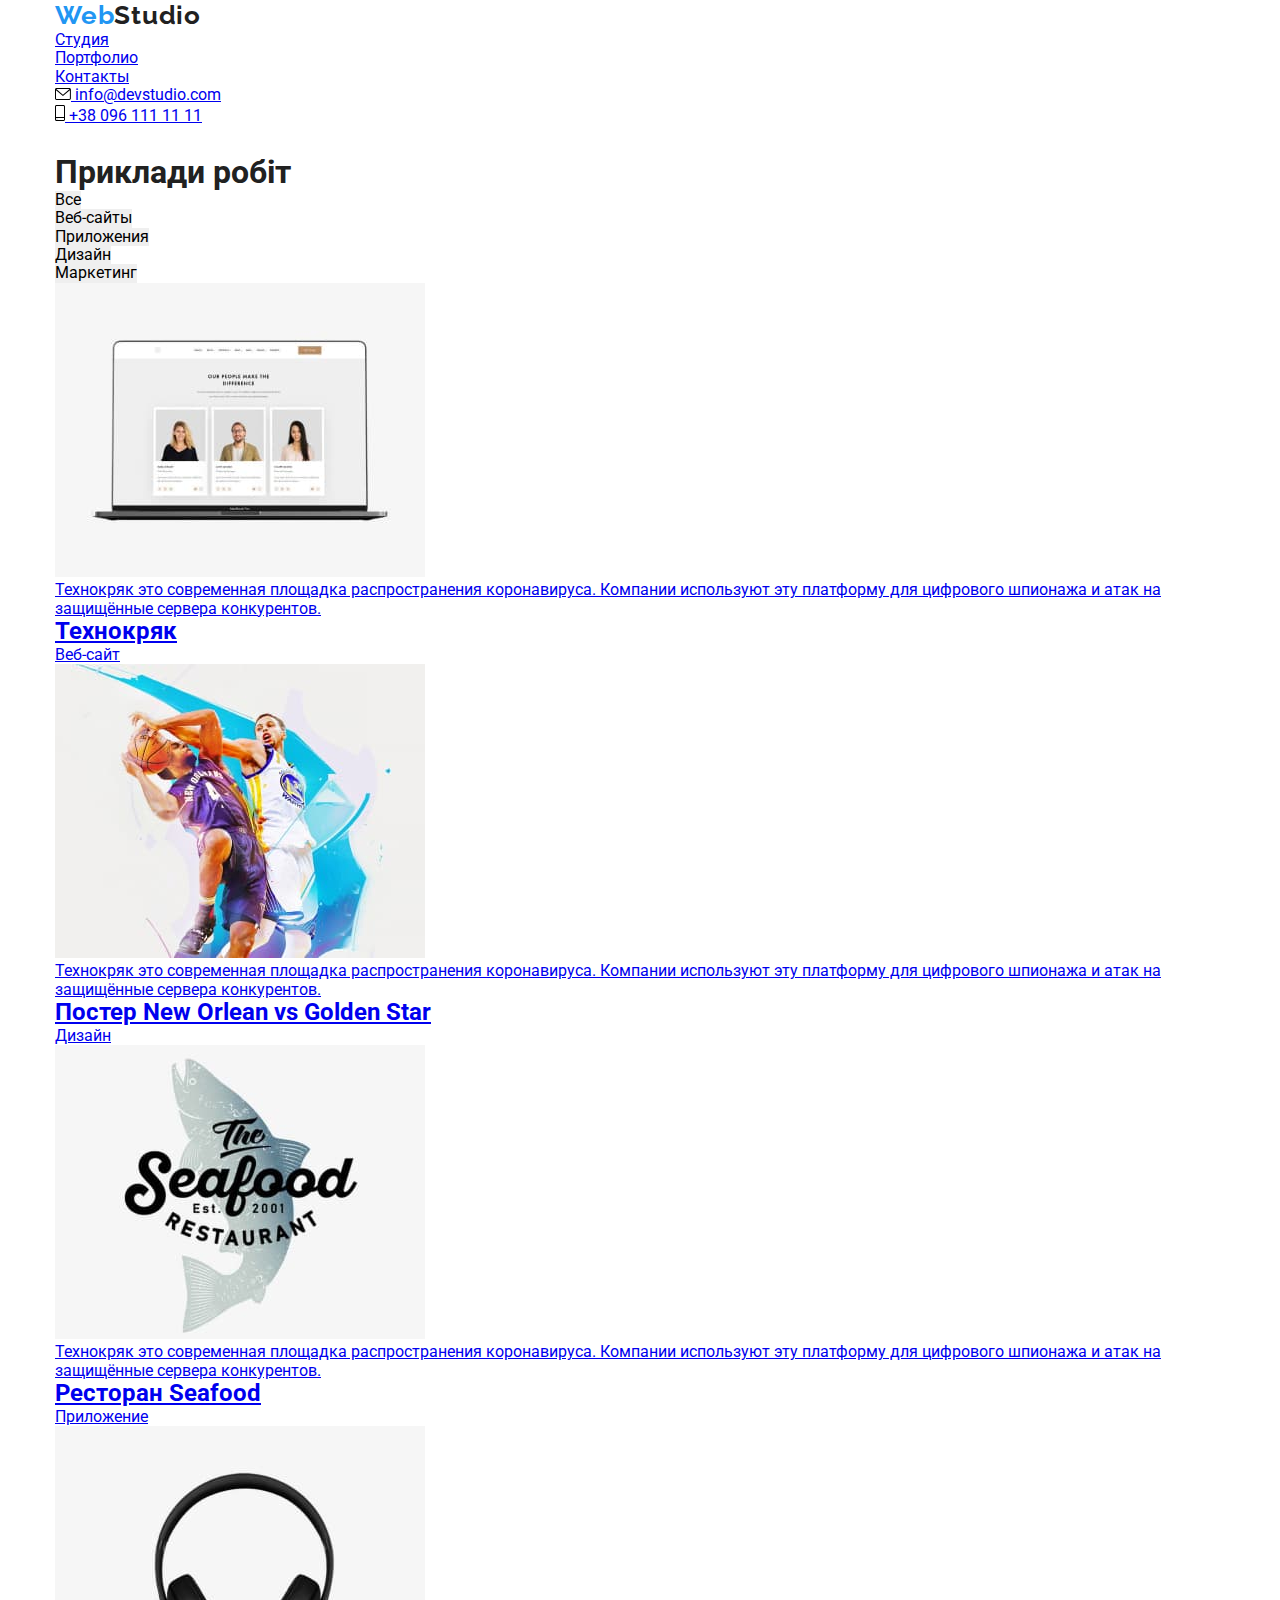
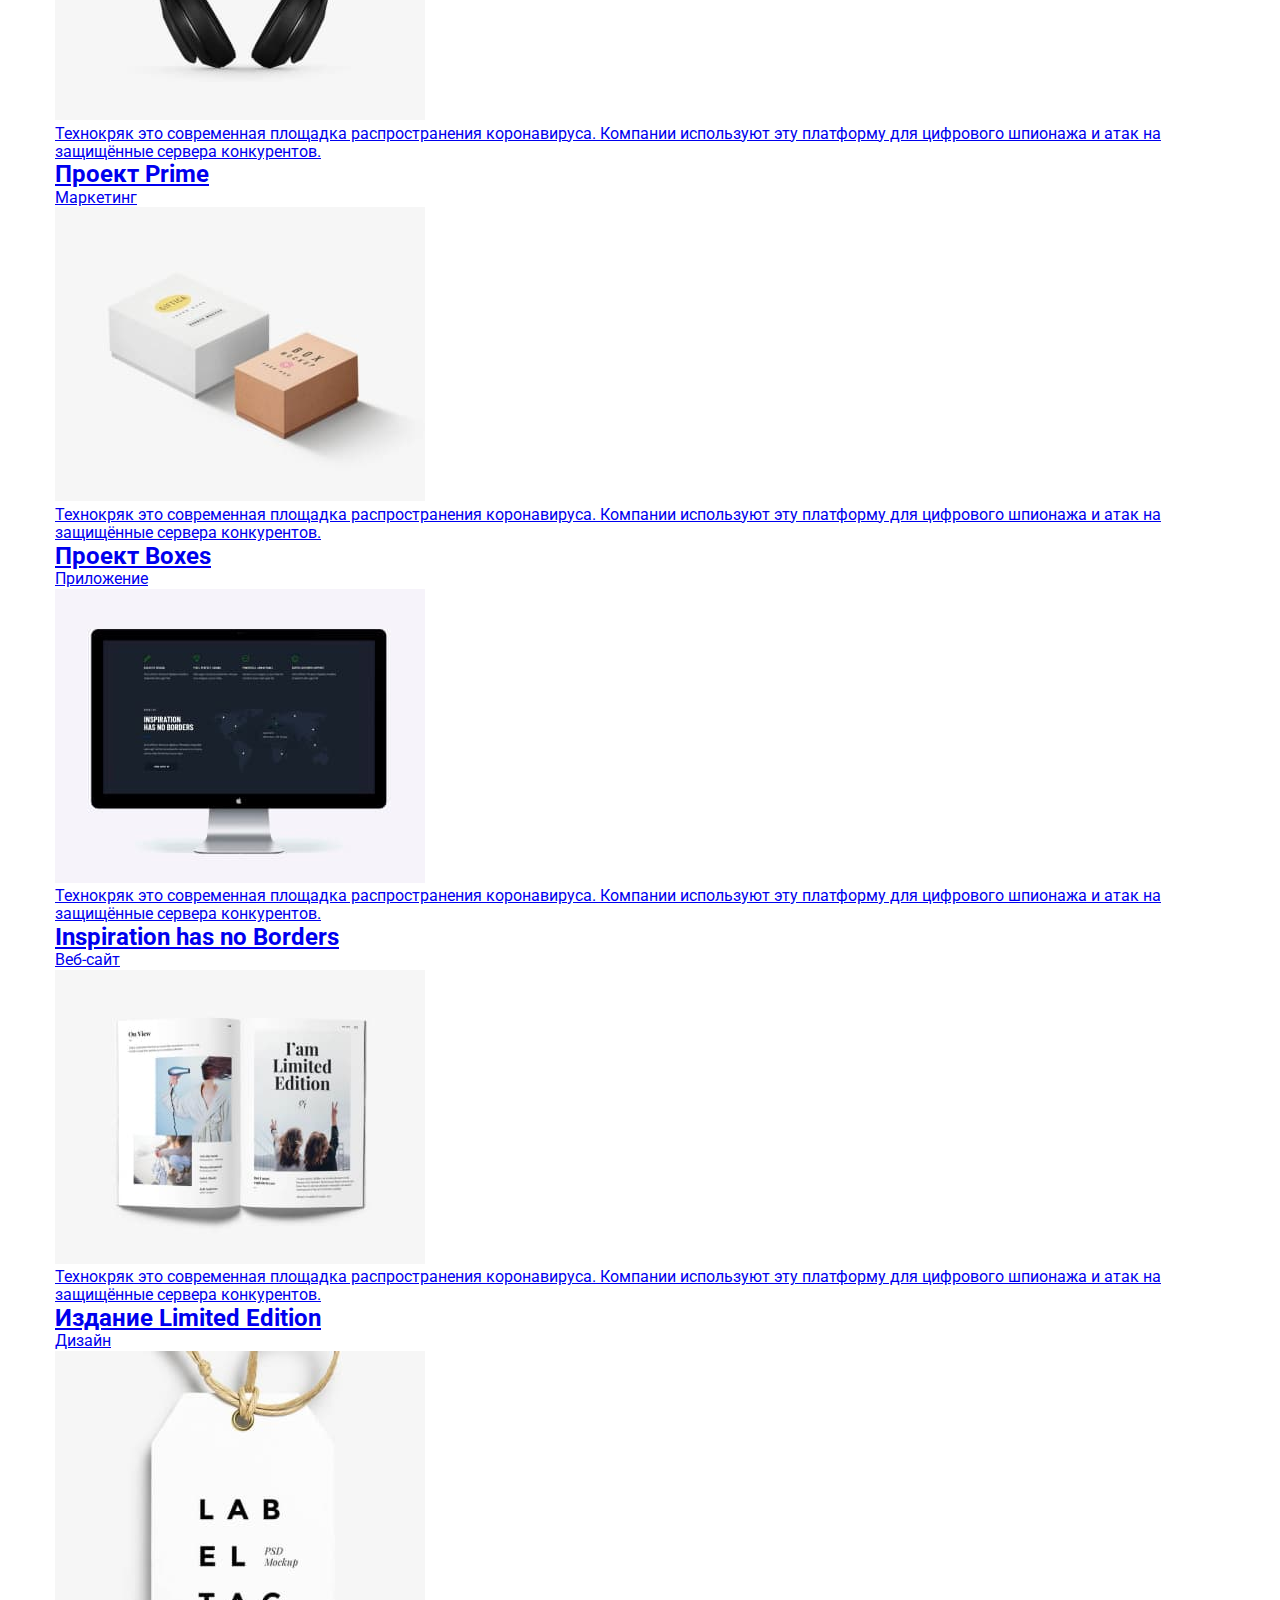
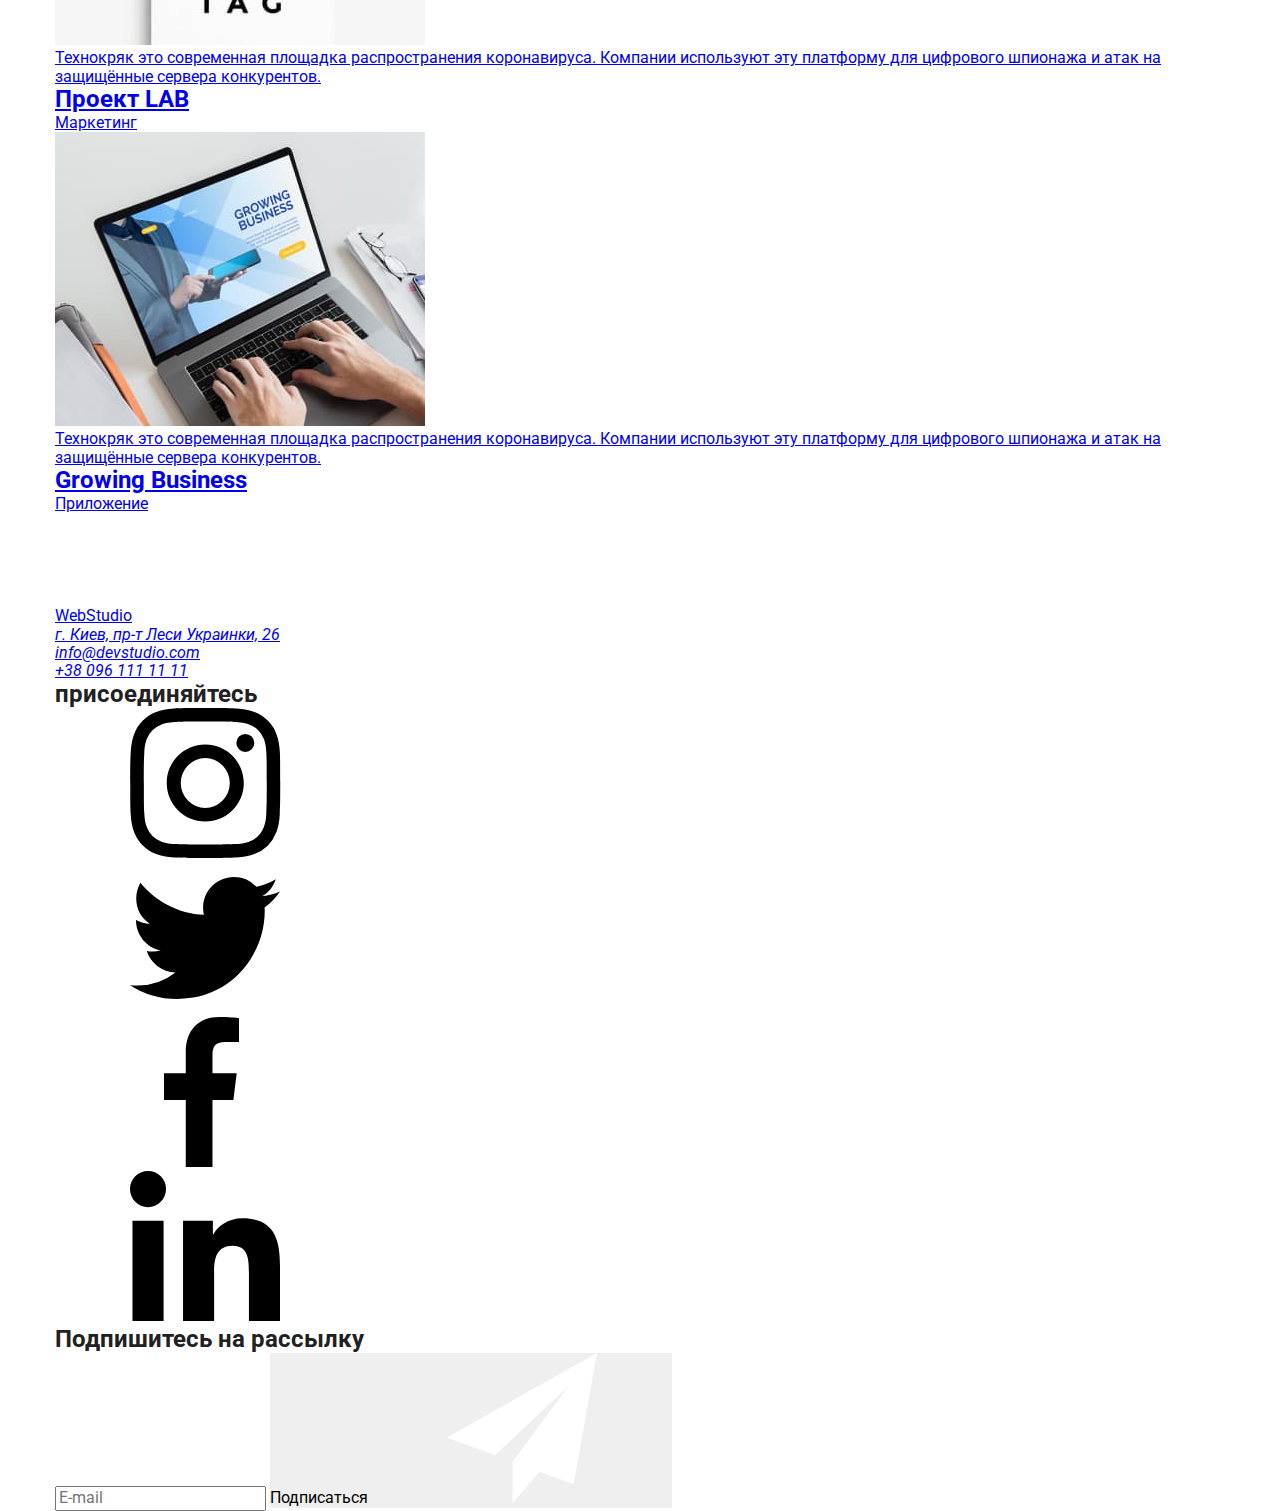
==== portfolio.html @ 89a5e1c9 "Виставив розміри конейнеру" ====
<!DOCTYPE html>
<html lang="en">
<head>
    <meta charset="UTF-8">
    <meta http-equiv="X-UA-Compatible" content="IE=edge">
    <meta name="viewport" content="width=device-width, initial-scale=1.0">
    <title>portfolio</title>
        <!-- Підключення стилів для нормалізації для всіх браузерів -->
    <link rel="stylesheet" href="https://cdnjs.cloudflare.com/ajax/libs/modern-normalize/1.1.0/modern-normalize.min.css">
        <!-- Підключення шрифтів -->
    <link rel="preconnect" href="https://fonts.googleapis.com">
    <link rel="preconnect" href="https://fonts.gstatic.com" crossorigin>
    <link href="https://fonts.googleapis.com/css2?family=Raleway:wght@700&family=Roboto:wght@400;500;700;900&display=swap"
        rel="stylesheet">
        <!-- Підключення стилів  -->
    <link rel="stylesheet" href="./css/main.min.css">
</head>
    <body>

        <header class="header">
           <div class="container">
                <div class="nav">
                
                    <a href="./index.html" class="logo"><span class="header-logo-decor">Web</span>Studio</a>
                
                    <nav class="nav">
                        <ul class="nav-list">
                            <li class="nav-list-item"><a href="./index.html" class="nav-link">Студия</a></li>
                            <li class="nav-list-item"><a href="./portfolio.html" class="nav-link nav-link-active">Портфолио</a></li>
                            <li class="nav-list-item"><a href="#" class="nav-link">Контакты</a></li>
                        </ul>
                    </nav>
                
                    <ul class="contacts">
                        <li class="item">
                            <a href="mailto:info@devstudio.com" class="contacts-contact">
                                <svg class="icon-contact" width="16px" height="12px">
                                    <use href="./images/icons.svg#icon-email"></use>
                                </svg>
                                info@devstudio.com</a>
                        </li>
                        <li class="item">
                            <a href="tel:+380961111111" class="contacts-contact">
                                <svg class="icon-contact" width="10px" height="16px">
                                    <use href="./images/icons.svg#icon-phone"></use>
                                </svg>
                                +38 096 111 11 11</a>
                        </li>
                    </ul>
                
                </div>
           </div>
        </header>

    <main>

        <section class="section">
            <div class="container">
                 <h1 class="none">Приклади робіт</h1>

                    <ul class="buttons-list">
                        <li class="button-item"><button type="button" class="buttons-button">Все</button></li>
                        <li class="button-item"><button type="button" class="buttons-button">Веб-сайты</button></li>
                        <li class="button-item"><button type="button" class="buttons-button">Приложения</button></li>
                        <li class="button-item"><button type="button" class="buttons-button">Дизайн</button></li>
                        <li class="button-item"><button type="button" class="buttons-button">Маркетинг</button></li>
                    </ul>

                    <ul class="exemples-list">

                        <li class="exemples-item">

                           <a href="#" class="exemples-link">
                                <div class="exemples-hover">
                                                                          
                                    <div class="exempeles-img">
                                        <img src="./images/portfolio/tehnocryk (1).jpg" alt="картинка ноутбука з розробленим сайтом" width="370">
                                        <div class="exemples-product">
                                            <p class="exemples-product-text">
                                                Технокряк это современная площадка распространения коронавируса. Компании используют эту платформу для цифрового
                                                шпионажа и атак на защищённые сервера конкурентов.
                                            </p>
                                        </div>
                                    </div>                                       
                                                                               
                                    <div class="exemple-text">
                                        <h2 class="exemples-title">Технокряк</h2>
                                        <p class="exempel-type">Веб-сайт</p>
                                    </div>                                                                                                  
                                    
                                </div>
                           </a>
                        </li>
            
                        <li class="exemples-item">
                            
                            <a href="#" class="exemples-link">
                               <div class="exemples-hover">

                                    <div class="exempeles-img">
                                        <img src="./images/portfolio/poster (1).jpg" alt="картинка гравців в баскетбол" width="370">
                                        <div class="exemples-product">
                                            <p class="exemples-product-text">
                                                Технокряк это современная площадка распространения коронавируса. Компании используют эту платформу для цифрового
                                                шпионажа и атак на защищённые сервера конкурентов.
                                            </p>
                                        </div>
                                    </div>
                                   
                                    <div class="exemple-text">
                                        <h2 class="exemples-title">Постер New Orlean vs Golden Star</h2>
                                        <p class="exempel-type">Дизайн</p>
                                    </div>
                               </div>
                            </a>
                            
                        </li>
            
                        <li class="exemples-item">
                           
                            <a href="#" class="exemples-link">
                               <div class="exemples-hover">
                                   <div class="exempeles-img">
                                        <img src="./images/portfolio/restaurant (1).jpg" alt="зображення логотипу ресторану" width="370">
                                        <div class="exemples-product">
                                            <p class="exemples-product-text">
                                                Технокряк это современная площадка распространения коронавируса. Компании используют эту платформу для цифрового
                                                шпионажа и атак на защищённые сервера конкурентов.
                                            </p>
                                        </div>
                                    </div>

                                    <div class="exemple-text">
                                        <h2 class="exemples-title">Ресторан Seafood</h2>
                                        <p class="exempel-type">Приложение</p>
                                    </div>
                               </div>
                            </a>

                        </li>
            
                        <li class="exemples-item">
                           
                            <a href="#" class="exemples-link">
                               <div class="exemples-hover">
                                    <div class="exempeles-img">
                                        <img src="./images/portfolio/projec-prime (1).jpg" alt="зображення навушників" width="370">
                                        <div class="exemples-product">
                                            <p class="exemples-product-text">
                                                Технокряк это современная площадка распространения коронавируса. Компании используют эту платформу для цифрового
                                                шпионажа и атак на защищённые сервера конкурентов.
                                            </p>
                                        </div>
                                    </div>

                                    <div class="exemple-text">
                                        <h2 class="exemples-title">Проект Prime</h2>
                                        <p class="exempel-type">Маркетинг</p>
                                    </div>
                               </div>
                            </a>

                        </li>
            
                        <li class="exemples-item">
                           
                            <a href="#" class="exemples-link">
                                <div class="exemples-hover">

                                    <div class="exempeles-img">
                                        <img src="./images/portfolio/boxes (1).jpg" alt="зображення картонних коробок" width="370">
                                        <div class="exemples-product">
                                            <p class="exemples-product-text">
                                                Технокряк это современная площадка распространения коронавируса. Компании используют эту платформу для цифрового
                                                шпионажа и атак на защищённые сервера конкурентов.
                                            </p>
                                        </div>
                                    </div>

                                <div class="exemple-text">
                                    <h2 class="exemples-title">Проект Boxes</h2>
                                    <p class="exempel-type">Приложение</p>
                                </div>
                            </div>
                            </a>

                        </li>
            
                        <li class="exemples-item">
                            
                            <a href="#" class="exemples-link">
                                <div class="exemples-hover">

                                    <div class="exempeles-img">
                                        <img src="./images/portfolio/borders (1).jpg" alt="зображення монітору" width="370">
                                        <div class="exemples-product">
                                            <p class="exemples-product-text">
                                                Технокряк это современная площадка распространения коронавируса. Компании используют эту платформу для цифрового
                                                шпионажа и атак на защищённые сервера конкурентов.
                                            </p>
                                        </div>
                                    </div>

                                    <div class="exemple-text">
                                        <h2 class="exemples-title">Inspiration has no Borders</h2>
                                        <p class="exempel-type">Веб-сайт</p>
                                    </div>
                                </div>
                            </a>

                        </li>
            
                        <li class="exemples-item">
                            
                            <a href="#" class="exemples-link">
                                <div class="exemples-hover">

                                    <div class="exempeles-img">
                                        <img src="./images/portfolio/limited-idition (1).jpg" alt="зображення книги" width="370">
                                        <div class="exemples-product">
                                            <p class="exemples-product-text">
                                                Технокряк это современная площадка распространения коронавируса. Компании используют эту платформу для цифрового
                                                шпионажа и атак на защищённые сервера конкурентов.
                                            </p>
                                        </div>
                                    </div>
                                    
                                    <div class="exemple-text">
                                        <h2 class="exemples-title">Издание Limited Edition</h2>
                                        <p class="exempel-type">Дизайн</p>
                                    </div>
                                </div>
                            </a>

                        </li>
            
                        <li class="exemples-item">
                            
                            <a href="#" class="exemples-link">
                               <div class="exemples-hover">

                                    <div class="exempeles-img">
                                        <img src="./images/portfolio/lab (1).jpg" alt="зображення ярлика" width="370">
                                        <div class="exemples-product">
                                            <p class="exemples-product-text">
                                                Технокряк это современная площадка распространения коронавируса. Компании используют эту платформу для цифрового
                                                шпионажа и атак на защищённые сервера конкурентов.
                                            </p>
                                        </div>
                                    </div>
                                    
                                    <div class="exemple-text">
                                        <h2 class="exemples-title">Проект LAB</h2>
                                        <p class="exempel-type">Маркетинг</p>
                                    </div>
                               </div>
                            </a>

                        </li>
            
                        <li class="exemples-item">
                            
                            <a href="#" class="exemples-link">
                               <div class="exemples-hover">

                                    <div class="exempeles-img">
                                        <img src="./images/portfolio/growing-business (1).jpg" alt="зображення ноутбука з додатком" width="370">
                                        <div class="exemples-product">
                                            <p class="exemples-product-text">
                                                Технокряк это современная площадка распространения коронавируса. Компании используют эту платформу для цифрового
                                                шпионажа и атак на защищённые сервера конкурентов.
                                            </p>
                                        </div>
                                    </div>
                                    
                                    <div class="exemple-text">
                                        <h2 class="exemples-title">Growing Business</h2>
                                        <p class="exempel-type">Приложение</p>
                                    </div>
                               </div>
                            </a>

                        </li>            
                    </ul>          
              
            </div>  

        </section>       
        
    </main>

    <footer class="footer">
    
        <div class="container footer-blok">
            <div class="address">
                <a href="./index.html" class="footer-logo"><span class="footer-logo-decor">Web</span>Studio</a>
                <address>
                    <ul class="footer-adress-list">
                        <li><a href="#" class="address-post">г. Киев, пр-т Леси Украинки, 26</a></li>
                        <li><a href="mailto:info@devstudio.com" class="address-email">info@devstudio.com</a></li>
                        <li><a href="tel:+380961111111" class="address-tel">+38 096 111 11 11</a></li>
                    </ul>
                </address>
            </div>
            
            <div class="join">
                <h2 class="join-title">присоединяйтесь</h2>
                <ul class="join-list">
                    <li class="join-item">
                        <a href="#" class="join-link">
                            <svg class="join-img">
                                <use href="./images/icons.svg#icon-instagram"></use>
                            </svg>
                        </a>
                    </li>
                    <li class="join-item">
                        <a href="#" class="join-link">
                            <svg class="join-img">
                                <use href="./images/icons.svg#icon-twitter"></use>
                            </svg>
                        </a>
                    </li>
                    <li class="join-item">
                        <a href="#" class="join-link">
                            <svg class="join-img">
                                <use href="./images/icons.svg#icon-facebook"></use>
                            </svg>
                        </a>
                    </li>
                    <li class="join-item">
                        <a href="#" class="join-link">
                            <svg class="join-img">
                                <use href="./images/icons.svg#icon-linkedin"></use>
                            </svg>
                        </a>
                    </li>
                </ul>
            </div>

            <div class="subscribe">
            
                <h2 class="subscribe-title">Подпишитесь на рассылку</h2>
                <form action="#">
                    <input type="email" name="user-email" class="subscribe-input" placeholder="E-mail">
            
                    <button href="#" class="subscribe-button">
            
                        <p class="subscribe-button-text">Подписаться
                            <svg class="subscribe-button-img">
                                <use href="images/icons.svg#icon-telegram"></use>
                            </svg>
                        </p>
            
                    </button>
                </form>
            
            
            </div>

        </div>
    
    </footer>

    </body>
</html>
---- css/main.min.css ----
ul{padding:0;margin:0px;list-style-type:none}h1,h2,h3,p,button{margin:0;padding:0;border:none}body{font-family:"Roboto";color:#212121}.container{margin-left:auto;margin-right:auto;padding:0 15px}@media screen and (min-width: 480px){.container{width:480px}}@media screen and (min-width: 768px){.container{width:768px}}@media screen and (min-width: 1200px){.container{width:1200px}}.section{padding-top:94px;padding-bottom:94px}.header{height:60px}.logo{text-decoration:none;font-family:"Raleway";font-size:26px;font-weight:700;line-height:1.19;letter-spacing:0.03em;color:#212121;-webkit-transition:color 250ms cubic-bezier(0.4, 0, 0.2, 1);transition:color 250ms cubic-bezier(0.4, 0, 0.2, 1)}.logo:hover,.logo:focus{color:#2196f3}.header-logo-decor{color:#2196f3}.nav-logo{display:-webkit-box;display:-ms-flexbox;display:flex;-webkit-box-pack:justify;-ms-flex-pack:justify;justify-content:space-between;-webkit-box-align:center;-ms-flex-align:center;align-items:center}.nav-logo-button{width:40px;height:40px;background:#fff}.nav-logo-button:hover,.nav-logo-button:focus{fill:#2196f3}@media (min-width: 767px){.nav-logo-button{display:none}}
/*# sourceMappingURL=main.min.css.map */
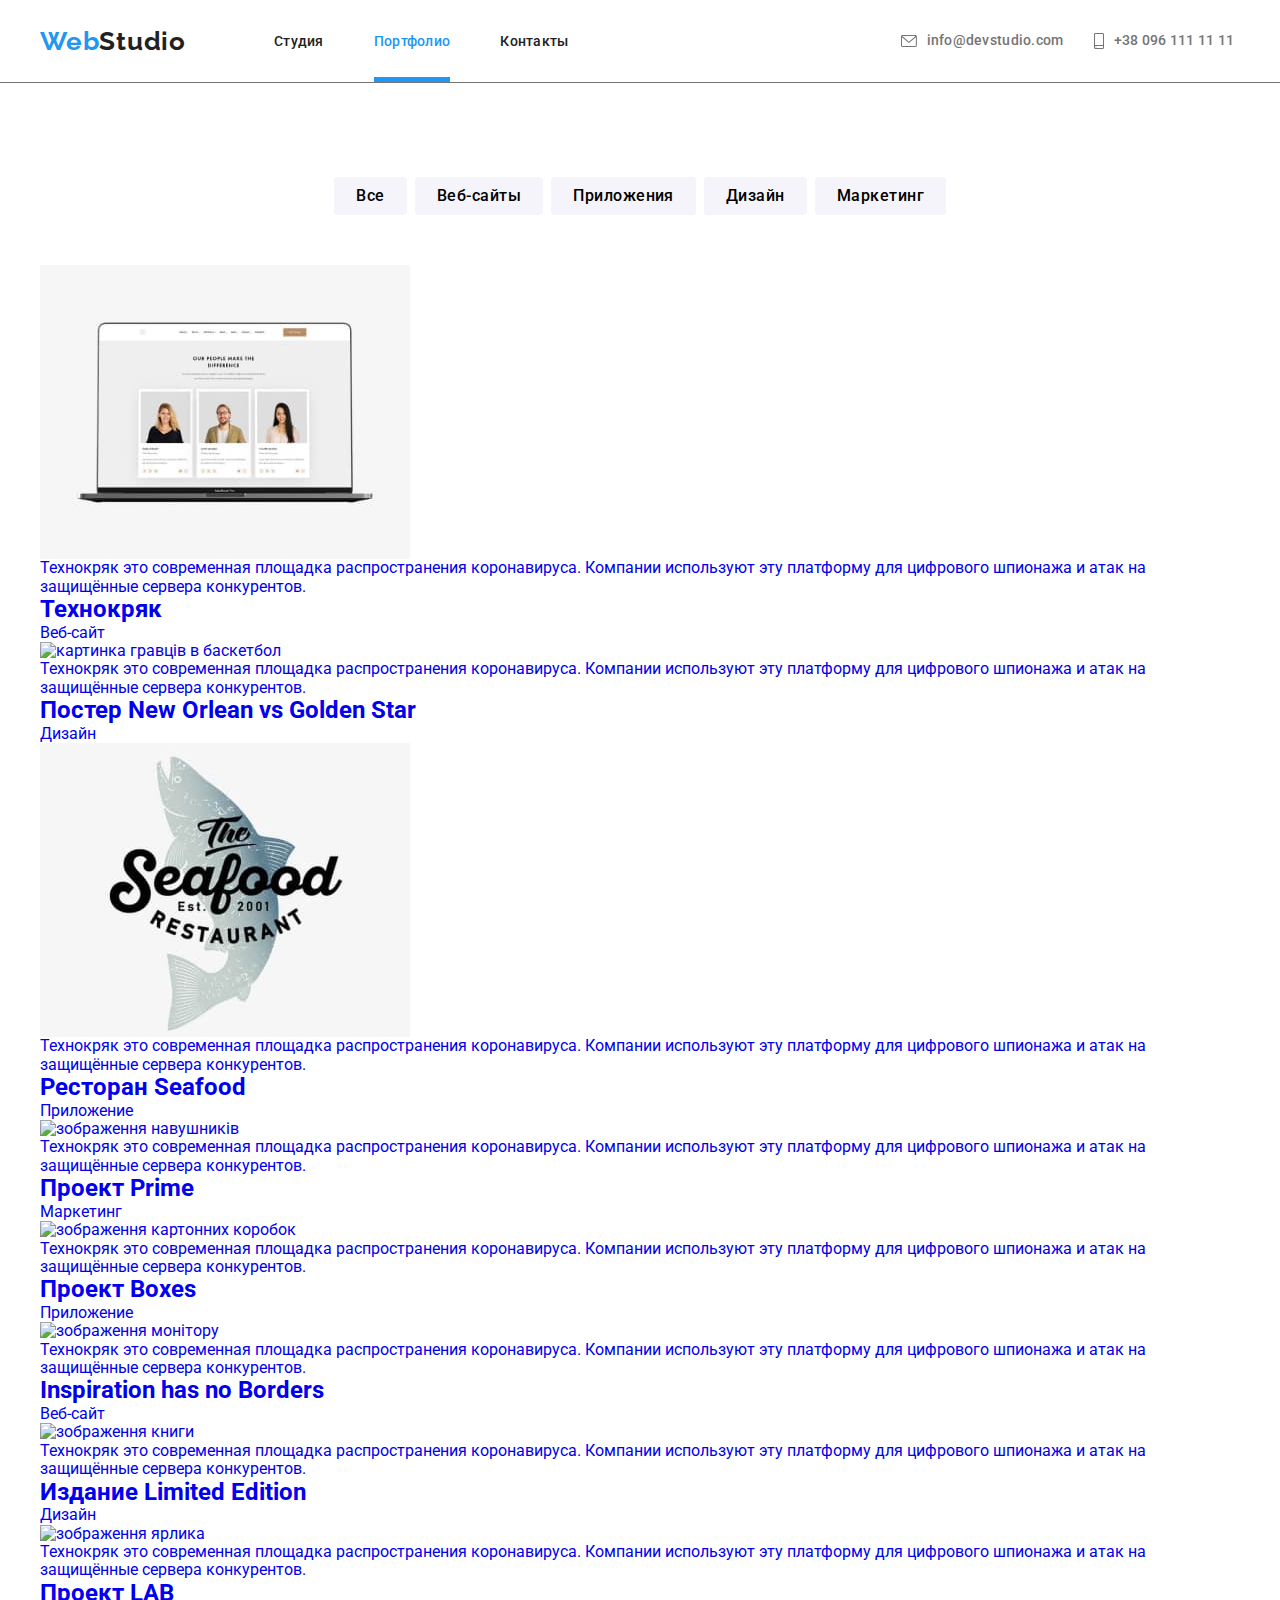
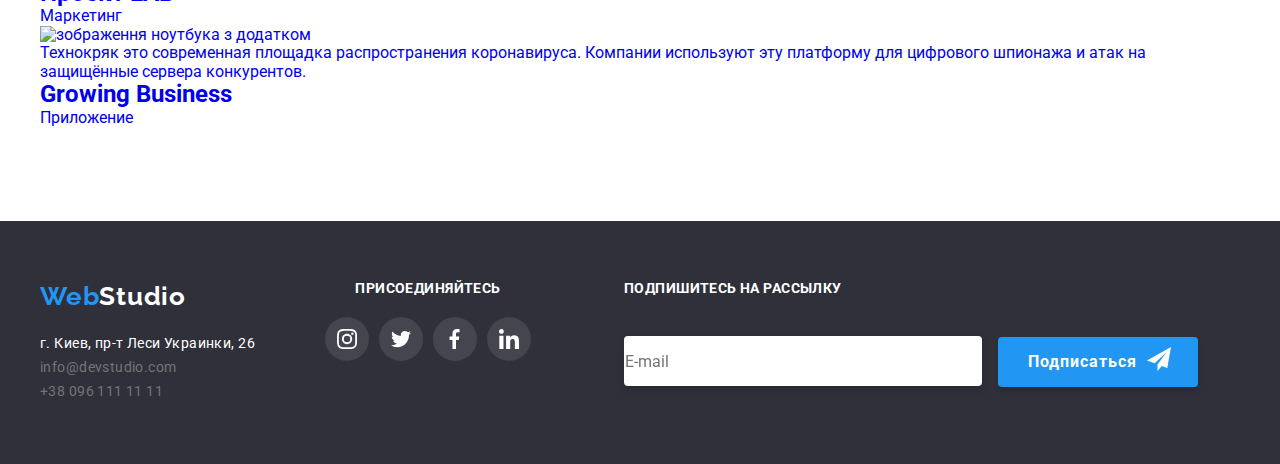
==== commit 8cf47c69: "Fix portfolio header footer and bottom" ====
--- a/portfolio.html
+++ b/portfolio.html
@@ -17,40 +17,50 @@
 </head>
     <body>
 
-        <header class="header">
-           <div class="container">
+        <header>
+            <div class="container header">
                 <div class="nav">
                 
-                    <a href="./index.html" class="logo"><span class="header-logo-decor">Web</span>Studio</a>
-                
-                    <nav class="nav">
-                        <ul class="nav-list">
-                            <li class="nav-list-item"><a href="./index.html" class="nav-link">Студия</a></li>
-                            <li class="nav-list-item"><a href="./portfolio.html" class="nav-link nav-link-active">Портфолио</a></li>
-                            <li class="nav-list-item"><a href="#" class="nav-link">Контакты</a></li>
+                    <div class="nav-logo">
+                        <a href="index.html" class="logo"><span class="header-logo-decor">Web</span>Studio</a>
+                        <button class="menu-toggle js-open-menu" aria-expanded="false" aria-controls="mobile-menu">
+                            <svg class="icon-contact" width="16px" height="12px">
+                                <use href="./images/icons.svg#icon-burger-menu"></use>
+                            </svg>
+                        </button>
+                    </div>
+                    
+                    <div class="contact-menu">                        
+                        <nav class="pages">
+                            <ul class="nav-list">
+                                <li class="nav-list-item"><a href="./index.html" class="nav-link">Студия</a></li>
+                                <li class="nav-list-item"><a href="./portfolio.html" class="nav-link nav-link-active">Портфолио</a></li>
+                                <li class="nav-list-item"><a href="#" class="nav-link">Контакты</a></li>
+                            </ul>
+                        </nav>
+                        
+                        <ul class="contacts">
+                            <li class="item">
+                                <a href="mailto:info@devstudio.com" class="contacts-contact">
+                                    <svg class="icon-contact" width="16px" height="12px">
+                                        <use href="./images/icons.svg#icon-email"></use>
+                                    </svg>
+                                    info@devstudio.com</a>
+                            </li>
+                            <li class="item">
+                                <a href="tel:+380961111111" class="contacts-contact">
+                                    <svg class="icon-contact" width="10px" height="16px">
+                                        <use href="./images/icons.svg#icon-phone"></use>
+                                    </svg>
+                                    +38 096 111 11 11</a>
+                            </li>
                         </ul>
-                    </nav>
-                
-                    <ul class="contacts">
-                        <li class="item">
-                            <a href="mailto:info@devstudio.com" class="contacts-contact">
-                                <svg class="icon-contact" width="16px" height="12px">
-                                    <use href="./images/icons.svg#icon-email"></use>
-                                </svg>
-                                info@devstudio.com</a>
-                        </li>
-                        <li class="item">
-                            <a href="tel:+380961111111" class="contacts-contact">
-                                <svg class="icon-contact" width="10px" height="16px">
-                                    <use href="./images/icons.svg#icon-phone"></use>
-                                </svg>
-                                +38 096 111 11 11</a>
-                        </li>
-                    </ul>
+                    </div>
+                    
                 
                 </div>
-           </div>
-        </header>
+        </div>
+        </header> 
 
     <main>
 
@@ -360,6 +370,57 @@
         </div>
     
     </footer>
-
+        <!-- HEADER MENU -->
+        <div class="menu-container js-menu-container" id="mobile-menu"">
+
+            <button class="menu-toggle js-close-menu">
+
+                    <svg class="menu-cross" width=18px height=18px>
+                        <use href="./images/icons.svg#icon-close"></use>
+                    </svg>
+
+            </button>
+            
+
+            <ul class="menu-pages">
+                <li class="menu__item">
+                    <a class="menu-link" href="index.html">Студия</a>
+                </li>
+                <li class="menu__item">
+                    <a class="menu-link menu-active" href="#">Портфолио</a>
+                </li>
+                <li class="menu__item">
+                    <a class="menu-link" href="#">Контакты</a>
+                </li>
+            </ul>
+
+            <ul class="menu-contacts">
+                <li class="contacts__item">
+                    <a href="tel:+380961111111" class="link__tel">
+                        +38 096 111 11 11</a>                
+                </li>
+                <li class="contacts__item">
+                    <a href="#" class="link__email">                    
+                        info@devstudio.com</a>
+                </li>
+            </ul>
+
+            <ul class="menu-social">
+                <li class="social__item">
+                    <a class="social__link" href="">Instagram</a>
+                </li>
+                <li class="social__item">
+                    <a class="social__link" href="">Twitter</a>
+                </li>
+                <li class="social__item">
+                    <a class="social__link" href="">Facebook</a>
+                </li>
+                <li class="social__item">
+                    <a class="social__link" href="">LinkedIn</a>
+                </li>
+            </ul>
+        </div>
+        <!-- Підключення js для меню контактів -->
+        <script src="./js/mobil-menu.js"></script>
     </body>
 </html>--- a/css/main.min.css
+++ b/css/main.min.css
@@ -1,2 +1 @@
-ul{padding:0;margin:0px;list-style-type:none}h1,h2,h3,p,button{margin:0;padding:0;border:none}body{font-family:"Roboto";color:#212121}.container{margin-left:auto;margin-right:auto;padding:0 15px}@media screen and (min-width: 480px){.container{width:480px}}@media screen and (min-width: 768px){.container{width:768px}}@media screen and (min-width: 1200px){.container{width:1200px}}.section{padding-top:94px;padding-bottom:94px}.header{height:60px}.logo{text-decoration:none;font-family:"Raleway";font-size:26px;font-weight:700;line-height:1.19;letter-spacing:0.03em;color:#212121;-webkit-transition:color 250ms cubic-bezier(0.4, 0, 0.2, 1);transition:color 250ms cubic-bezier(0.4, 0, 0.2, 1)}.logo:hover,.logo:focus{color:#2196f3}.header-logo-decor{color:#2196f3}.nav-logo{display:-webkit-box;display:-ms-flexbox;display:flex;-webkit-box-pack:justify;-ms-flex-pack:justify;justify-content:space-between;-webkit-box-align:center;-ms-flex-align:center;align-items:center}.nav-logo-button{width:40px;height:40px;background:#fff}.nav-logo-button:hover,.nav-logo-button:focus{fill:#2196f3}@media (min-width: 767px){.nav-logo-button{display:none}}
-/*# sourceMappingURL=main.min.css.map */+ul{padding:0;margin:0px;list-style-type:none}h1,h2,h3,p,a,button{margin:0;padding:0;border:none;text-decoration:none}body{font-family:"Roboto";color:#212121;margin-left:auto;margin-right:auto}@media screen and (max-width: 768px){body{width:480px}}section{padding-top:94px;padding-bottom:94px}@media screen and (max-width: 767px){section{padding-top:30px;padding-bottom:30px}}@media screen and (min-width: 768px)and (max-width: 1199px){section{padding-top:60px;padding-bottom:60px}}.container{margin-left:auto;margin-right:auto}@media screen and (max-width: 768px){.container{width:480px;padding-left:15px;padding-right:15px}}@media screen and (min-width: 768px)and (max-width: 1199px){.container{width:768px;padding-left:15px;padding-right:15px}}@media screen and (min-width: 1200px){.container{width:1200px}}@media screen and (min-width: 1200px){header{border-bottom:1px solid #757575}}@media screen and (max-width: 768px){header{width:480px;margin-left:auto;margin-right:auto}}@media screen and (max-width: 1199px){.header{border-bottom:1px solid #757575}}@media screen and (min-width: 768px){.nav{display:-webkit-box;display:-ms-flexbox;display:flex;-webkit-box-align:center;-ms-flex-align:center;align-items:center;margin-left:auto;margin-right:auto}}.logo{padding:25px 0;text-decoration:none;font-family:"Raleway";font-size:26px;font-weight:700;line-height:1.19;letter-spacing:.03em;color:#212121;-webkit-transition:color 250ms cubic-bezier(0.4, 0, 0.2, 1);transition:color 250ms cubic-bezier(0.4, 0, 0.2, 1)}@media screen and (max-width: 768px){.logo{padding-top:16px;padding-bottom:16px}}.logo:hover,.logo:focus{color:#2196f3}.header-logo-decor{color:#2196f3}@media screen and (max-width: 768px){.nav-logo{display:-webkit-box;display:-ms-flexbox;display:flex;-webkit-box-pack:justify;-ms-flex-pack:justify;justify-content:space-between;-webkit-box-align:center;-ms-flex-align:center;align-items:center}}.menu-toggle{width:40px;height:40px;background:#fff;margin-right:5px}.menu-toggle:hover,.menu-toggle:focus{fill:#2196f3}@media(min-width: 767px){.menu-toggle{display:none}}.contact-menu{display:-webkit-box;display:-ms-flexbox;display:flex;-webkit-box-pack:justify;-ms-flex-pack:justify;justify-content:space-between;-webkit-box-align:center;-ms-flex-align:center;align-items:center}@media screen and (max-width: 768px){.contact-menu{display:none}}@media screen and (min-width: 768px)and (max-width: 1200px){.contact-menu{width:768px}}.nav-list{display:-webkit-box;display:-ms-flexbox;display:flex;margin-left:88px}.nav-list-item+.nav-list-item{margin-left:50px}.nav-list-item{position:relative;padding:32px 0}.nav-link{padding:32px 0;text-decoration:none;font-weight:500;font-size:14px;line-height:1.14;letter-spacing:.02em;color:#212121;-webkit-transition:color 250ms cubic-bezier(0.4, 0, 0.2, 1);transition:color 250ms cubic-bezier(0.4, 0, 0.2, 1)}.nav-link:hover,.nav-link:focus{color:#2196f3}.nav-link-active{color:#2196f3}.nav-link-active::after{content:"";display:block;width:100%;height:5px;background:#2196f3;position:absolute;left:0;bottom:0}@media screen and (max-width: 1199px){.contacts{margin-left:auto}}@media screen and (min-width: 1200px){.contacts{display:-webkit-box;display:-ms-flexbox;display:flex;margin-left:302px}}.contacts>.item{display:-webkit-box;display:-ms-flexbox;display:flex;-webkit-box-align:center;-ms-flex-align:center;align-items:center;margin-left:30px}@media screen and (min-width: 768px)and (max-width: 1200px){.contacts>.item{margin-left:0px}}.contacts-contact{display:-webkit-box;display:-ms-flexbox;display:flex;-webkit-box-align:center;-ms-flex-align:center;align-items:center;padding-bottom:10px;text-decoration:none;font-weight:500;font-size:14px;line-height:1.14;color:#757575;letter-spacing:.02em;fill:#757575;-webkit-transition:color 250ms cubic-bezier(0.4, 0, 0.2, 1);transition:color 250ms cubic-bezier(0.4, 0, 0.2, 1);-webkit-transition:fill 250ms cubic-bezier(0.4, 0, 0.2, 1);transition:fill 250ms cubic-bezier(0.4, 0, 0.2, 1)}@media screen and (min-width: 1200px){.contacts-contact{padding:32px 0}}.contacts-contact:hover,.contacts-contact:focus{color:#2196f3;fill:#2196f3}.icon-contact{margin-right:10px;-webkit-box-align:baseline;-ms-flex-align:baseline;align-items:baseline}.icon-contact:hover,.icon-contact:focus{color:#2196f3;fill:#2196f3}.menu-container{position:fixed;top:0;left:0;width:100%;height:100vh;background:#fff;-webkit-transform:translateX(-100%);transform:translateX(-100%);padding-left:40px}.menu-container.is-open{-webkit-transform:translateX(0);transform:translateX(0)}.menu-cross{position:absolute;top:21px;right:25px}.menu-cross:hover,.menu-cross:focus{fill:#2196f3}.menu-pages{margin-top:48px}.menu__item:not(last-child){margin-bottom:32px}.menu-link{font-weight:500;font-size:40px;line-height:1.17;color:#212121}.menu-active{color:#2196f3}.menu-contacts{margin-top:50%;margin-bottom:36px}.link__tel{font-size:34px;line-height:1.17;letter-spacing:.02em;color:#2196f3;margin-bottom:32px}.link__tel{margin-bottom:32px}.link__email{font-weight:500;font-size:24px;line-height:1.16;letter-spacing:.02em;color:#757575}.menu-social{display:-webkit-box;display:-ms-flexbox;display:flex}.social__item{padding-right:10px}.social__item:not(:first-child){padding-left:10px;border-left:1px solid #757575}.social__link{color:#2196f3}.baner{background:#2f303a;text-align:center}@media screen and (max-width: 767px){.baner{width:480px;height:400px;margin-left:auto;margin-right:auto;background-repeat:no-repeat;background-image:-webkit-gradient(linear, left top, right top, from(rgba(47, 48, 58, 0.4)), to(rgba(47, 48, 58, 0.4))),url("../images/index/ad_baner/baner_480.png");background-image:linear-gradient(to right, rgba(47, 48, 58, 0.4), rgba(47, 48, 58, 0.4)),url("../images/index/ad_baner/baner_480.png")}}@media screen and (max-width: 767px)and (min-device-pixel-ratio: 2),screen and (max-width: 767px)and (-webkit-min-device-pixel-ratio: 2),screen and (max-width: 767px)and (min-resolution: 192dpi),screen and (max-width: 767px)and (min-resolution: 2dppx){.baner .baner{background-image:-webkit-gradient(linear, left top, right top, from(rgba(47, 48, 58, 0.4)), to(rgba(47, 48, 58, 0.4))),url("../images/index/ad_baner/baner_480_x.png");background-image:linear-gradient(to right, rgba(47, 48, 58, 0.4), rgba(47, 48, 58, 0.4)),url("../images/index/ad_baner/baner_480_x.png")}}@media screen and (min-width: 767px)and (max-width: 1199px){.baner{width:768px;height:400px;margin-left:auto;margin-right:auto;background-image:-webkit-gradient(linear, left top, right top, from(rgba(47, 48, 58, 0.4)), to(rgba(47, 48, 58, 0.4))),url("../images/index/ad_baner/baner_768.png");background-image:linear-gradient(to right, rgba(47, 48, 58, 0.4), rgba(47, 48, 58, 0.4)),url("../images/index/ad_baner/baner_768.png")}}@media screen and (min-width: 767px)and (max-width: 1199px)and (min-device-pixel-ratio: 2),screen and (min-width: 767px)and (max-width: 1199px)and (-webkit-min-device-pixel-ratio: 2),screen and (min-width: 767px)and (max-width: 1199px)and (min-resolution: 192dpi),screen and (min-width: 767px)and (max-width: 1199px)and (min-resolution: 2dppx){.baner .baner{background-image:-webkit-gradient(linear, left top, right top, from(rgba(47, 48, 58, 0.4)), to(rgba(47, 48, 58, 0.4))),url("../images/index/ad_baner/baner_768_x.png");background-image:linear-gradient(to right, rgba(47, 48, 58, 0.4), rgba(47, 48, 58, 0.4)),url("../images/index/ad_baner/baner_768_x.png")}}@media screen and (min-width: 1200px){.baner{max-width:1600px;background-image:-webkit-gradient(linear, left top, right top, from(rgba(47, 48, 58, 0.4)), to(rgba(47, 48, 58, 0.4))),url("../images/index/baner_svg.svg");background-image:linear-gradient(to right, rgba(47, 48, 58, 0.4), rgba(47, 48, 58, 0.4)),url("../images/index/baner_svg.svg");padding-top:200px;padding-bottom:200px}}.baner-container{-webkit-box-pack:center;-ms-flex-pack:center;justify-content:center}.baner-title{margin-bottom:30px;color:#fff;font-weight:900;font-size:44px;line-height:1.36;letter-spacing:.06em;text-transform:uppercase}@media screen and (max-width: 1200px){.baner-title{font-family:Roboto;font-style:normal;font-weight:900;font-size:26px;line-height:1.61;text-align:center;letter-spacing:.06em;text-transform:uppercase;color:#fff}}.baner-button{width:200px;height:50px;font-family:roboto;background:#2196f3;color:#fff;-webkit-box-shadow:0px 4px 4px rgba(0,0,0,.15);box-shadow:0px 4px 4px rgba(0,0,0,.15);border-radius:4px;cursor:pointer}.backdrop{position:fixed;top:0;left:0;width:100%;height:100%;background:rgba(0,0,0,.2)}.modal{position:absolute;width:528px;height:581px;top:50%;left:50%;padding:40px;-webkit-transform:translate(-50%, -50%);transform:translate(-50%, -50%);background:#fff}@media screen and (max-width: 1200px){.modal{width:450px;height:609px}}.close{position:absolute;top:8px;right:8px;width:30px;height:30px;padding:0;background:#fff;border:1px solid rgba(0,0,0,.1);border-radius:50%;cursor:pointer;-webkit-transition:fill 250ms cubic-bezier(0.4, 0, 0.2, 1);transition:fill 250ms cubic-bezier(0.4, 0, 0.2, 1)}.close:hover{fill:#2196f3}.backdrop.is-hidden{opacity:0;pointer-events:none}textarea{resize:none}.modal-title{margin-bottom:12px;text-align:center;font-weight:700;font-size:20px;line-height:1.15;letter-spacing:.03em}@media screen and (max-wedth: 1200px){.modal-title{font-family:Roboto;font-style:normal;font-weight:bold;font-size:20px;line-height:1.5;text-align:center;letter-spacing:.03em}}.form-items{display:-webkit-box;display:-ms-flexbox;display:flex;-webkit-box-orient:vertical;-webkit-box-direction:normal;-ms-flex-direction:column;flex-direction:column;margin-bottom:10px}.form-items>label{margin-bottom:4px}.form-items-input{padding-left:40px;height:40px;border:1px solid rgba(33,33,33,.2);border-radius:4px}.form-items-input:focus{outline:none !important;border:1px solid #2196f3;background:none;color:#212121}.form-items-input:focus+.form-icon-img{fill:#2196f3}.area-items-input{widows:100%;height:120px;padding:16px 12px;border:1px solid rgba(33,33,33,.2);border-radius:4px;color:#212121}.area-items-input:focus{outline:none !important;border:1px solid #2196f3}.form-checkbox{display:-webkit-box;display:-ms-flexbox;display:flex;-webkit-box-align:center;-ms-flex-align:center;align-items:center}.form-checkbox>input{width:16px;height:15px;margin-right:9px}.form-checkbox>label{font-size:14px;line-height:1.71;letter-spacing:.03em;color:#757575}@media screen and (max-width: 1200px){.form-checkbox>label{font-family:Roboto;font-style:normal;font-weight:normal;font-size:12px;line-height:1.16;letter-spacing:.03em;color:#757575}}.contract{margin-left:5px}@media screen and (max-width: 1200px){.contract{font-family:Roboto;font-style:normal;font-weight:normal;font-size:12px;line-height:1.16;letter-spacing:.03em;color:#2196f3}}.form-button{padding:10px 55px;margin-top:20px;background:#2196f3;-webkit-box-shadow:0px 4px 4px rgba(0,0,0,.15);box-shadow:0px 4px 4px rgba(0,0,0,.15);border-radius:4px;color:#fff;font-weight:700;font-size:16px;line-height:1.87;letter-spacing:.06em}.form-button:hover{cursor:pointer}.send-button{display:-webkit-box;display:-ms-flexbox;display:flex;-webkit-box-pack:center;-ms-flex-pack:center;justify-content:center;-webkit-box-align:center;-ms-flex-align:center;align-items:center}input{padding:0;margin:0}textarea:focus{background:none;color:#212121}.icon-form{position:relative}.form-icon-img{position:absolute;top:50%;left:15px;-webkit-transform:translatey(50%);transform:translatey(50%);display:inline-block;width:12px;height:12px}.none{position:absolute;width:1px;height:1px;margin:-1px;padding:0;overflow:hidden;border:0;clip:rect(0 0 0 0)}@media screen and (max-width: 768px){.skills-list{width:450px;margin-left:auto;margin-right:auto}}@media screen and (min-width: 768px)and (max-width: 1200px){.skills-list{display:-webkit-box;display:-ms-flexbox;display:flex;-ms-flex-wrap:wrap;flex-wrap:wrap}}@media screen and (min-width: 1200px){.skills-list{display:-webkit-box;display:-ms-flexbox;display:flex}}.skills-item{margin-bottom:30px}@media screen and (min-width: 768px)and (max-width: 1200px){.skills-item{width:50%}}@media screen and (min-width: 1200px){.skills-item+.skills-item{margin-left:30px}}.skills-title{margin-bottom:10px;font-weight:700;font-size:14px;line-height:1.14;color:#212121;letter-spacing:.03em;text-transform:uppercase}@media screen and (max-width: 768px){.skills-title{text-align:center;margin-top:30px}}.skills-text{margin-top:0px;font-weight:normal;font-size:14px;line-height:1.71;letter-spacing:.03em;color:#757575}.skills-img{display:-webkit-box;display:-ms-flexbox;display:flex;-webkit-box-align:center;-ms-flex-align:center;align-items:center;-webkit-box-pack:center;-ms-flex-pack:center;justify-content:center;width:270px;height:120px;background:#f5f4fa;justify-content:center}@media screen and (max-width: 768px){.skills-img{width:450px;margin-right:auto;margin-left:auto}}@media screen and (min-width: 768px)and (max-width: 1200px){.skills-img{width:354px}}.s-item{border-radius:4px;width:70px;height:70px}.what-we-do{padding-top:0px}@media screen and (max-width: 1200px){.what-we-do{display:none}}.what-we-do-list{display:-webkit-box;display:-ms-flexbox;display:flex}.what-we-do-img+.what-we-do-img{margin-left:30px}.what-we-do-title{text-align:center;margin-bottom:50px;font-weight:700;font-size:36px;line-height:1.16;letter-spacing:.03em}img{display:block;max-width:100%;height:auto}.what-we-do-img{position:relative}.what-we-do-poster{width:100%;height:70px;background:rgba(47,48,58,.8);position:absolute;bottom:0;left:0}.what-we-do-text{font-weight:700;font-size:14px;line-height:1.14;text-align:center;letter-spacing:.03em;text-transform:uppercase;color:#fff;padding-top:27px;padding-bottom:27px}.we{background:#f5f4fa}.we-title{font-weight:700;font-size:36px;line-height:1.16;letter-spacing:.03em;text-align:center;background:#f5f4fa;margin-bottom:50px}@media screen and (max-width: 1200px){.we-title{font-size:28px;line-height:33px;margin-bottom:30px;background:#f5f4fa}}@media screen and (min-width: 768px)and (max-width: 1199px){.we-list{display:-webkit-box;display:-ms-flexbox;display:flex;-ms-flex-wrap:wrap;flex-wrap:wrap;-ms-flex-pack:distribute;justify-content:space-around}}@media screen and (min-width: 1200px){.we-list{display:-webkit-box;display:-ms-flexbox;display:flex;gap:30px;-ms-flex-preferred-size:calc((100% - 60px)/3);flex-basis:calc((100% - 60px)/3)}}.we-list-item{border-radius:0px 0px 4px 4px;-webkit-box-shadow:0px 1px 3px rgba(0,0,0,.12),0px 1px 1px rgba(0,0,0,.14),0px 2px 1px rgba(0,0,0,.2);box-shadow:0px 1px 3px rgba(0,0,0,.12),0px 1px 1px rgba(0,0,0,.14),0px 2px 1px rgba(0,0,0,.2)}@media screen and (max-width: 767px){.we-list-item{margin-bottom:30px}}@media screen and (min-width: 768px)and (max-width: 1199px){.we-list-item{width:354px;margin-bottom:30px}}.we-block{margin-top:30px}.we-name{margin-top:0;margin-bottom:10px;text-align:center;font-weight:500;font-size:16px;line-height:1.18;letter-spacing:.03em;color:#212121}.we-proffesion{margin-top:0;margin-bottom:30px;text-align:center;font-size:16px;line-height:1.18;letter-spacing:.03em;color:#757575}.social{display:-webkit-box;display:-ms-flexbox;display:flex;-webkit-box-pack:center;-ms-flex-pack:center;justify-content:center}.social-links+.social-links{margin-left:10px}.social-item{width:20px;height:20px}.social-links{display:-webkit-inline-box;display:-ms-inline-flexbox;display:inline-flex;-webkit-box-pack:center;-ms-flex-pack:center;justify-content:center;-webkit-box-align:center;-ms-flex-align:center;align-items:center;width:44px;height:44px;border-radius:50%;fill:#afb1b8;margin-bottom:42px;-webkit-transition:background,fill 250ms cubic-bezier(0.4, 0, 0.2, 1);transition:background,fill 250ms cubic-bezier(0.4, 0, 0.2, 1)}.social-links:focus,.social-links:hover{background:#2196f3;fill:#fff}.client-logo{display:-webkit-box;display:-ms-flexbox;display:flex;-webkit-box-pack:center;-ms-flex-pack:center;justify-content:center;gap:30px;-ms-flex-wrap:wrap;flex-wrap:wrap}.client-title{font-weight:700;font-size:28px;line-height:33px;text-align:center;letter-spacing:.03em;padding-bottom:30px;padding-top:60px;color:#212121}.client-link{display:-webkit-inline-box;display:-ms-inline-flexbox;display:inline-flex;-webkit-box-align:center;-ms-flex-align:center;align-items:center;-webkit-box-pack:center;-ms-flex-pack:center;justify-content:center;width:210px;height:92px;border:1px solid #afb1b8;-webkit-box-sizing:border-box;box-sizing:border-box;border-radius:4px;fill:#afb1b8;-webkit-transition:border,fill 250ms cubic-bezier(0.4, 0, 0.2, 1);transition:border,fill 250ms cubic-bezier(0.4, 0, 0.2, 1)}@media screen and (min-width: 1200px){.client-link{width:170px}}.client-link:hover,.client-link:focus{fill:#2196f3;border:1px solid #2196f3;cursor:pointer}.client-1{width:41px;height:47px}.client-2{width:40px;height:52px}.client-3{width:44px;height:41px}.client-4{width:84px;height:41px}.client-5{width:63px;height:45px}.client-6{width:94px;height:44px}footer{background:#2f303a}.footer-blok{padding-top:60px;padding-bottom:60px}@media screen and (min-width: 1200px){.footer-blok{display:-webkit-box;display:-ms-flexbox;display:flex}}@media screen and (min-width: 768px){.footer-for-tablet{display:-webkit-box;display:-ms-flexbox;display:flex;-ms-flex-pack:distribute;justify-content:space-around}}@media screen and (max-width: 1199px){.address{text-align:center}}address{margin-top:20px}.footer-logo{text-decoration:none;color:#fff;font-family:Raleway;font-weight:700;font-size:26px;line-height:1.19;letter-spacing:.03em;-webkit-transition:color 250ms cubic-bezier(0.4, 0, 0.2, 1);transition:color 250ms cubic-bezier(0.4, 0, 0.2, 1)}.footer-logo:hover,.footer-logo:focus{color:#2196f3}.footer-logo-decor{color:#2196f3}.address-post{font-style:normal;text-decoration:none;font-size:14px;line-height:1.71;letter-spacing:.03em;color:#fff;-webkit-transition:color 250ms cubic-bezier(0.4, 0, 0.2, 1);transition:color 250ms cubic-bezier(0.4, 0, 0.2, 1)}.address-email,.address-tel{font-style:normal;text-decoration:none;font-weight:normal;font-size:14px;line-height:1.71;letter-spacing:.03em;color:#757575;-webkit-transition:color 250ms cubic-bezier(0.4, 0, 0.2, 1);transition:color 250ms cubic-bezier(0.4, 0, 0.2, 1)}.address-email:hover,.address-email:focus,.address-tel:hover,.address-tel:focus,.address-post:hover,.address-post:focus{color:#2196f3}@media screen and (max-width: 767px){.join{margin-top:60px}}@media screen and (min-width: 768px)and (max-width: 1199px){.join{margin-top:0px}}@media screen and (min-width: 1200px){.join{text-align:center;margin-left:70px}}.join-title{font-weight:700;font-size:14px;line-height:1.14;letter-spacing:.03em;text-transform:uppercase;color:#fff;margin-bottom:20px}@media screen and (max-width: 1199px){.join-title{text-align:center}}.join-list{display:-webkit-box;display:-ms-flexbox;display:flex;-webkit-box-pack:center;-ms-flex-pack:center;justify-content:center}.join-item+.join-item{margin-left:10px}.join-item{width:44px;height:44px;border-radius:50%}.join-link{display:-webkit-inline-box;display:-ms-inline-flexbox;display:inline-flex;-webkit-box-pack:center;-ms-flex-pack:center;justify-content:center;-webkit-box-align:center;-ms-flex-align:center;align-items:center;width:100%;height:100%;border-radius:50%;background:rgba(255,255,255,.1);-webkit-transition:background 250ms cubic-bezier(0.4, 0, 0.2, 1);transition:background 250ms cubic-bezier(0.4, 0, 0.2, 1)}.join-link:hover,.join-link:focus{background:#2196f3;cursor:pointer}.join-img{width:20px;height:20px;fill:#fff}@media screen and (max-width: 1199px){.subscribe{text-align:center;margin-top:60px}}@media screen and (min-width: 1200px){.subscribe{margin-left:93px}}.subscribe-title{font-weight:700;font-size:14px;line-height:1.14;letter-spacing:.03em;text-transform:uppercase;color:#fff;margin-bottom:20px}.subscribe-input{width:358px;height:50px;border:1px solid rgba(255,255,255,.3);-webkit-filter:drop-shadow(0px 4px 4px rgba(0, 0, 0, 0.15));filter:drop-shadow(0px 4px 4px rgba(0, 0, 0, 0.15));border-radius:4px}.subscribe-button{margin-top:20px;width:200px;height:50px;padding-left:30px;margin-left:12px;-webkit-box-shadow:0px 4px 4px rgba(0,0,0,.15);box-shadow:0px 4px 4px rgba(0,0,0,.15);border-radius:4px;background:#2196f3;cursor:pointer}.subscribe-button-text{font-weight:700;font-size:16px;line-height:1.87;letter-spacing:.06em;text-align:left;color:#fff}.subscribe-button-img{position:absolute;width:24px;height:24px;margin-left:10px}.buttons-button{border:0;background:#f5f4fa;border-radius:4px;cursor:pointer;font-weight:500;font-size:16px;line-height:1.62;letter-spacing:.03em;min-width:73px;padding:6px 22px;-webkit-transition:color,background 250ms cubic-bezier(0.4, 0, 0.2, 1);transition:color,background 250ms cubic-bezier(0.4, 0, 0.2, 1)}.buttons-button:hover,.buttons-button:focus{background:#2196f3;color:#fff;-webkit-box-shadow:0px 3px 1px rgba(0,0,0,.1),0px 1px 2px rgba(0,0,0,.08),0px 2px 2px rgba(0,0,0,.12);box-shadow:0px 3px 1px rgba(0,0,0,.1),0px 1px 2px rgba(0,0,0,.08),0px 2px 2px rgba(0,0,0,.12)}.buttons-list{display:-webkit-box;display:-ms-flexbox;display:flex}@media screen and (max-width: 767px){.buttons-list{margin-top:30px;-ms-flex-wrap:wrap;flex-wrap:wrap;row-gap:15px}.buttons-list :not(first-child){margin-right:8px}}@media screen and (min-width: 768px)and (max-width: 1199px){.buttons-list{-webkit-box-pack:center;-ms-flex-pack:center;justify-content:center;-webkit-column-gap:15px;-moz-column-gap:15px;column-gap:15px}}@media screen and (min-width: 1200px){.buttons-list{-webkit-box-pack:center;-ms-flex-pack:center;justify-content:center;margin-bottom:50px}.buttons-list .button-item+.button-item{margin-left:8px}}/*# sourceMappingURL=main.min.css.map */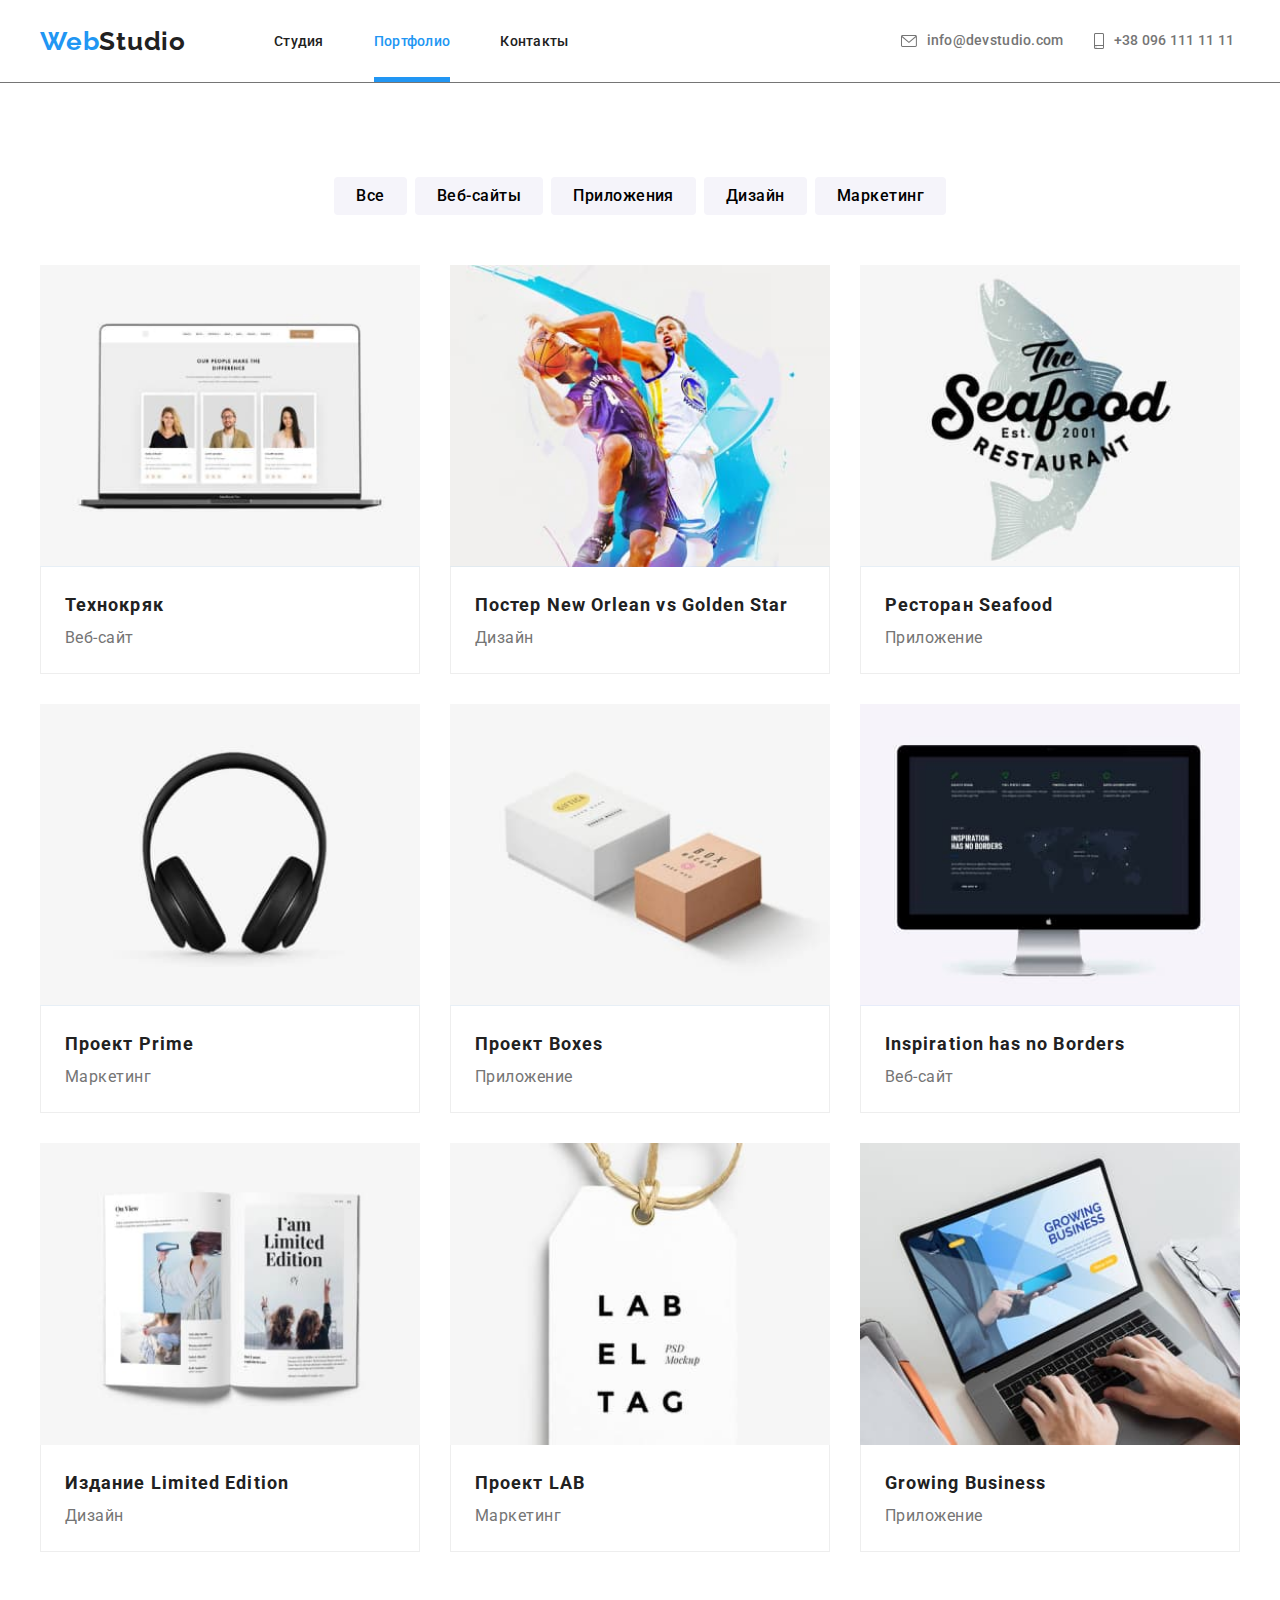
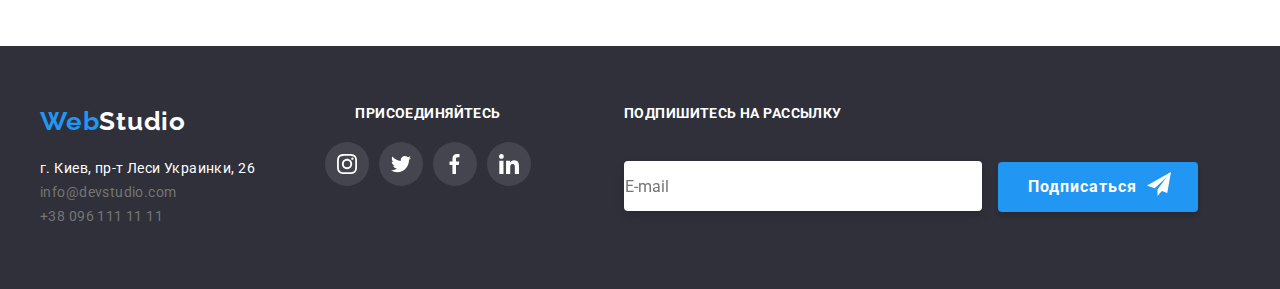
==== commit ee141871: "Compit adapt portfolio" ====
--- a/portfolio.html
+++ b/portfolio.html
@@ -95,7 +95,7 @@
                                                                                
                                     <div class="exemple-text">
                                         <h2 class="exemples-title">Технокряк</h2>
-                                        <p class="exempel-type">Веб-сайт</p>
+                                        <p class="exempel-type type-for-tablet">Веб-сайт</p>
                                     </div>                                                                                                  
                                     
                                 </div>
--- a/css/main.min.css
+++ b/css/main.min.css
@@ -1 +1 @@
-ul{padding:0;margin:0px;list-style-type:none}h1,h2,h3,p,a,button{margin:0;padding:0;border:none;text-decoration:none}body{font-family:"Roboto";color:#212121;margin-left:auto;margin-right:auto}@media screen and (max-width: 768px){body{width:480px}}section{padding-top:94px;padding-bottom:94px}@media screen and (max-width: 767px){section{padding-top:30px;padding-bottom:30px}}@media screen and (min-width: 768px)and (max-width: 1199px){section{padding-top:60px;padding-bottom:60px}}.container{margin-left:auto;margin-right:auto}@media screen and (max-width: 768px){.container{width:480px;padding-left:15px;padding-right:15px}}@media screen and (min-width: 768px)and (max-width: 1199px){.container{width:768px;padding-left:15px;padding-right:15px}}@media screen and (min-width: 1200px){.container{width:1200px}}@media screen and (min-width: 1200px){header{border-bottom:1px solid #757575}}@media screen and (max-width: 768px){header{width:480px;margin-left:auto;margin-right:auto}}@media screen and (max-width: 1199px){.header{border-bottom:1px solid #757575}}@media screen and (min-width: 768px){.nav{display:-webkit-box;display:-ms-flexbox;display:flex;-webkit-box-align:center;-ms-flex-align:center;align-items:center;margin-left:auto;margin-right:auto}}.logo{padding:25px 0;text-decoration:none;font-family:"Raleway";font-size:26px;font-weight:700;line-height:1.19;letter-spacing:.03em;color:#212121;-webkit-transition:color 250ms cubic-bezier(0.4, 0, 0.2, 1);transition:color 250ms cubic-bezier(0.4, 0, 0.2, 1)}@media screen and (max-width: 768px){.logo{padding-top:16px;padding-bottom:16px}}.logo:hover,.logo:focus{color:#2196f3}.header-logo-decor{color:#2196f3}@media screen and (max-width: 768px){.nav-logo{display:-webkit-box;display:-ms-flexbox;display:flex;-webkit-box-pack:justify;-ms-flex-pack:justify;justify-content:space-between;-webkit-box-align:center;-ms-flex-align:center;align-items:center}}.menu-toggle{width:40px;height:40px;background:#fff;margin-right:5px}.menu-toggle:hover,.menu-toggle:focus{fill:#2196f3}@media(min-width: 767px){.menu-toggle{display:none}}.contact-menu{display:-webkit-box;display:-ms-flexbox;display:flex;-webkit-box-pack:justify;-ms-flex-pack:justify;justify-content:space-between;-webkit-box-align:center;-ms-flex-align:center;align-items:center}@media screen and (max-width: 768px){.contact-menu{display:none}}@media screen and (min-width: 768px)and (max-width: 1200px){.contact-menu{width:768px}}.nav-list{display:-webkit-box;display:-ms-flexbox;display:flex;margin-left:88px}.nav-list-item+.nav-list-item{margin-left:50px}.nav-list-item{position:relative;padding:32px 0}.nav-link{padding:32px 0;text-decoration:none;font-weight:500;font-size:14px;line-height:1.14;letter-spacing:.02em;color:#212121;-webkit-transition:color 250ms cubic-bezier(0.4, 0, 0.2, 1);transition:color 250ms cubic-bezier(0.4, 0, 0.2, 1)}.nav-link:hover,.nav-link:focus{color:#2196f3}.nav-link-active{color:#2196f3}.nav-link-active::after{content:"";display:block;width:100%;height:5px;background:#2196f3;position:absolute;left:0;bottom:0}@media screen and (max-width: 1199px){.contacts{margin-left:auto}}@media screen and (min-width: 1200px){.contacts{display:-webkit-box;display:-ms-flexbox;display:flex;margin-left:302px}}.contacts>.item{display:-webkit-box;display:-ms-flexbox;display:flex;-webkit-box-align:center;-ms-flex-align:center;align-items:center;margin-left:30px}@media screen and (min-width: 768px)and (max-width: 1200px){.contacts>.item{margin-left:0px}}.contacts-contact{display:-webkit-box;display:-ms-flexbox;display:flex;-webkit-box-align:center;-ms-flex-align:center;align-items:center;padding-bottom:10px;text-decoration:none;font-weight:500;font-size:14px;line-height:1.14;color:#757575;letter-spacing:.02em;fill:#757575;-webkit-transition:color 250ms cubic-bezier(0.4, 0, 0.2, 1);transition:color 250ms cubic-bezier(0.4, 0, 0.2, 1);-webkit-transition:fill 250ms cubic-bezier(0.4, 0, 0.2, 1);transition:fill 250ms cubic-bezier(0.4, 0, 0.2, 1)}@media screen and (min-width: 1200px){.contacts-contact{padding:32px 0}}.contacts-contact:hover,.contacts-contact:focus{color:#2196f3;fill:#2196f3}.icon-contact{margin-right:10px;-webkit-box-align:baseline;-ms-flex-align:baseline;align-items:baseline}.icon-contact:hover,.icon-contact:focus{color:#2196f3;fill:#2196f3}.menu-container{position:fixed;top:0;left:0;width:100%;height:100vh;background:#fff;-webkit-transform:translateX(-100%);transform:translateX(-100%);padding-left:40px}.menu-container.is-open{-webkit-transform:translateX(0);transform:translateX(0)}.menu-cross{position:absolute;top:21px;right:25px}.menu-cross:hover,.menu-cross:focus{fill:#2196f3}.menu-pages{margin-top:48px}.menu__item:not(last-child){margin-bottom:32px}.menu-link{font-weight:500;font-size:40px;line-height:1.17;color:#212121}.menu-active{color:#2196f3}.menu-contacts{margin-top:50%;margin-bottom:36px}.link__tel{font-size:34px;line-height:1.17;letter-spacing:.02em;color:#2196f3;margin-bottom:32px}.link__tel{margin-bottom:32px}.link__email{font-weight:500;font-size:24px;line-height:1.16;letter-spacing:.02em;color:#757575}.menu-social{display:-webkit-box;display:-ms-flexbox;display:flex}.social__item{padding-right:10px}.social__item:not(:first-child){padding-left:10px;border-left:1px solid #757575}.social__link{color:#2196f3}.baner{background:#2f303a;text-align:center}@media screen and (max-width: 767px){.baner{width:480px;height:400px;margin-left:auto;margin-right:auto;background-repeat:no-repeat;background-image:-webkit-gradient(linear, left top, right top, from(rgba(47, 48, 58, 0.4)), to(rgba(47, 48, 58, 0.4))),url("../images/index/ad_baner/baner_480.png");background-image:linear-gradient(to right, rgba(47, 48, 58, 0.4), rgba(47, 48, 58, 0.4)),url("../images/index/ad_baner/baner_480.png")}}@media screen and (max-width: 767px)and (min-device-pixel-ratio: 2),screen and (max-width: 767px)and (-webkit-min-device-pixel-ratio: 2),screen and (max-width: 767px)and (min-resolution: 192dpi),screen and (max-width: 767px)and (min-resolution: 2dppx){.baner .baner{background-image:-webkit-gradient(linear, left top, right top, from(rgba(47, 48, 58, 0.4)), to(rgba(47, 48, 58, 0.4))),url("../images/index/ad_baner/baner_480_x.png");background-image:linear-gradient(to right, rgba(47, 48, 58, 0.4), rgba(47, 48, 58, 0.4)),url("../images/index/ad_baner/baner_480_x.png")}}@media screen and (min-width: 767px)and (max-width: 1199px){.baner{width:768px;height:400px;margin-left:auto;margin-right:auto;background-image:-webkit-gradient(linear, left top, right top, from(rgba(47, 48, 58, 0.4)), to(rgba(47, 48, 58, 0.4))),url("../images/index/ad_baner/baner_768.png");background-image:linear-gradient(to right, rgba(47, 48, 58, 0.4), rgba(47, 48, 58, 0.4)),url("../images/index/ad_baner/baner_768.png")}}@media screen and (min-width: 767px)and (max-width: 1199px)and (min-device-pixel-ratio: 2),screen and (min-width: 767px)and (max-width: 1199px)and (-webkit-min-device-pixel-ratio: 2),screen and (min-width: 767px)and (max-width: 1199px)and (min-resolution: 192dpi),screen and (min-width: 767px)and (max-width: 1199px)and (min-resolution: 2dppx){.baner .baner{background-image:-webkit-gradient(linear, left top, right top, from(rgba(47, 48, 58, 0.4)), to(rgba(47, 48, 58, 0.4))),url("../images/index/ad_baner/baner_768_x.png");background-image:linear-gradient(to right, rgba(47, 48, 58, 0.4), rgba(47, 48, 58, 0.4)),url("../images/index/ad_baner/baner_768_x.png")}}@media screen and (min-width: 1200px){.baner{max-width:1600px;background-image:-webkit-gradient(linear, left top, right top, from(rgba(47, 48, 58, 0.4)), to(rgba(47, 48, 58, 0.4))),url("../images/index/baner_svg.svg");background-image:linear-gradient(to right, rgba(47, 48, 58, 0.4), rgba(47, 48, 58, 0.4)),url("../images/index/baner_svg.svg");padding-top:200px;padding-bottom:200px}}.baner-container{-webkit-box-pack:center;-ms-flex-pack:center;justify-content:center}.baner-title{margin-bottom:30px;color:#fff;font-weight:900;font-size:44px;line-height:1.36;letter-spacing:.06em;text-transform:uppercase}@media screen and (max-width: 1200px){.baner-title{font-family:Roboto;font-style:normal;font-weight:900;font-size:26px;line-height:1.61;text-align:center;letter-spacing:.06em;text-transform:uppercase;color:#fff}}.baner-button{width:200px;height:50px;font-family:roboto;background:#2196f3;color:#fff;-webkit-box-shadow:0px 4px 4px rgba(0,0,0,.15);box-shadow:0px 4px 4px rgba(0,0,0,.15);border-radius:4px;cursor:pointer}.backdrop{position:fixed;top:0;left:0;width:100%;height:100%;background:rgba(0,0,0,.2)}.modal{position:absolute;width:528px;height:581px;top:50%;left:50%;padding:40px;-webkit-transform:translate(-50%, -50%);transform:translate(-50%, -50%);background:#fff}@media screen and (max-width: 1200px){.modal{width:450px;height:609px}}.close{position:absolute;top:8px;right:8px;width:30px;height:30px;padding:0;background:#fff;border:1px solid rgba(0,0,0,.1);border-radius:50%;cursor:pointer;-webkit-transition:fill 250ms cubic-bezier(0.4, 0, 0.2, 1);transition:fill 250ms cubic-bezier(0.4, 0, 0.2, 1)}.close:hover{fill:#2196f3}.backdrop.is-hidden{opacity:0;pointer-events:none}textarea{resize:none}.modal-title{margin-bottom:12px;text-align:center;font-weight:700;font-size:20px;line-height:1.15;letter-spacing:.03em}@media screen and (max-wedth: 1200px){.modal-title{font-family:Roboto;font-style:normal;font-weight:bold;font-size:20px;line-height:1.5;text-align:center;letter-spacing:.03em}}.form-items{display:-webkit-box;display:-ms-flexbox;display:flex;-webkit-box-orient:vertical;-webkit-box-direction:normal;-ms-flex-direction:column;flex-direction:column;margin-bottom:10px}.form-items>label{margin-bottom:4px}.form-items-input{padding-left:40px;height:40px;border:1px solid rgba(33,33,33,.2);border-radius:4px}.form-items-input:focus{outline:none !important;border:1px solid #2196f3;background:none;color:#212121}.form-items-input:focus+.form-icon-img{fill:#2196f3}.area-items-input{widows:100%;height:120px;padding:16px 12px;border:1px solid rgba(33,33,33,.2);border-radius:4px;color:#212121}.area-items-input:focus{outline:none !important;border:1px solid #2196f3}.form-checkbox{display:-webkit-box;display:-ms-flexbox;display:flex;-webkit-box-align:center;-ms-flex-align:center;align-items:center}.form-checkbox>input{width:16px;height:15px;margin-right:9px}.form-checkbox>label{font-size:14px;line-height:1.71;letter-spacing:.03em;color:#757575}@media screen and (max-width: 1200px){.form-checkbox>label{font-family:Roboto;font-style:normal;font-weight:normal;font-size:12px;line-height:1.16;letter-spacing:.03em;color:#757575}}.contract{margin-left:5px}@media screen and (max-width: 1200px){.contract{font-family:Roboto;font-style:normal;font-weight:normal;font-size:12px;line-height:1.16;letter-spacing:.03em;color:#2196f3}}.form-button{padding:10px 55px;margin-top:20px;background:#2196f3;-webkit-box-shadow:0px 4px 4px rgba(0,0,0,.15);box-shadow:0px 4px 4px rgba(0,0,0,.15);border-radius:4px;color:#fff;font-weight:700;font-size:16px;line-height:1.87;letter-spacing:.06em}.form-button:hover{cursor:pointer}.send-button{display:-webkit-box;display:-ms-flexbox;display:flex;-webkit-box-pack:center;-ms-flex-pack:center;justify-content:center;-webkit-box-align:center;-ms-flex-align:center;align-items:center}input{padding:0;margin:0}textarea:focus{background:none;color:#212121}.icon-form{position:relative}.form-icon-img{position:absolute;top:50%;left:15px;-webkit-transform:translatey(50%);transform:translatey(50%);display:inline-block;width:12px;height:12px}.none{position:absolute;width:1px;height:1px;margin:-1px;padding:0;overflow:hidden;border:0;clip:rect(0 0 0 0)}@media screen and (max-width: 768px){.skills-list{width:450px;margin-left:auto;margin-right:auto}}@media screen and (min-width: 768px)and (max-width: 1200px){.skills-list{display:-webkit-box;display:-ms-flexbox;display:flex;-ms-flex-wrap:wrap;flex-wrap:wrap}}@media screen and (min-width: 1200px){.skills-list{display:-webkit-box;display:-ms-flexbox;display:flex}}.skills-item{margin-bottom:30px}@media screen and (min-width: 768px)and (max-width: 1200px){.skills-item{width:50%}}@media screen and (min-width: 1200px){.skills-item+.skills-item{margin-left:30px}}.skills-title{margin-bottom:10px;font-weight:700;font-size:14px;line-height:1.14;color:#212121;letter-spacing:.03em;text-transform:uppercase}@media screen and (max-width: 768px){.skills-title{text-align:center;margin-top:30px}}.skills-text{margin-top:0px;font-weight:normal;font-size:14px;line-height:1.71;letter-spacing:.03em;color:#757575}.skills-img{display:-webkit-box;display:-ms-flexbox;display:flex;-webkit-box-align:center;-ms-flex-align:center;align-items:center;-webkit-box-pack:center;-ms-flex-pack:center;justify-content:center;width:270px;height:120px;background:#f5f4fa;justify-content:center}@media screen and (max-width: 768px){.skills-img{width:450px;margin-right:auto;margin-left:auto}}@media screen and (min-width: 768px)and (max-width: 1200px){.skills-img{width:354px}}.s-item{border-radius:4px;width:70px;height:70px}.what-we-do{padding-top:0px}@media screen and (max-width: 1200px){.what-we-do{display:none}}.what-we-do-list{display:-webkit-box;display:-ms-flexbox;display:flex}.what-we-do-img+.what-we-do-img{margin-left:30px}.what-we-do-title{text-align:center;margin-bottom:50px;font-weight:700;font-size:36px;line-height:1.16;letter-spacing:.03em}img{display:block;max-width:100%;height:auto}.what-we-do-img{position:relative}.what-we-do-poster{width:100%;height:70px;background:rgba(47,48,58,.8);position:absolute;bottom:0;left:0}.what-we-do-text{font-weight:700;font-size:14px;line-height:1.14;text-align:center;letter-spacing:.03em;text-transform:uppercase;color:#fff;padding-top:27px;padding-bottom:27px}.we{background:#f5f4fa}.we-title{font-weight:700;font-size:36px;line-height:1.16;letter-spacing:.03em;text-align:center;background:#f5f4fa;margin-bottom:50px}@media screen and (max-width: 1200px){.we-title{font-size:28px;line-height:33px;margin-bottom:30px;background:#f5f4fa}}@media screen and (min-width: 768px)and (max-width: 1199px){.we-list{display:-webkit-box;display:-ms-flexbox;display:flex;-ms-flex-wrap:wrap;flex-wrap:wrap;-ms-flex-pack:distribute;justify-content:space-around}}@media screen and (min-width: 1200px){.we-list{display:-webkit-box;display:-ms-flexbox;display:flex;gap:30px;-ms-flex-preferred-size:calc((100% - 60px)/3);flex-basis:calc((100% - 60px)/3)}}.we-list-item{border-radius:0px 0px 4px 4px;-webkit-box-shadow:0px 1px 3px rgba(0,0,0,.12),0px 1px 1px rgba(0,0,0,.14),0px 2px 1px rgba(0,0,0,.2);box-shadow:0px 1px 3px rgba(0,0,0,.12),0px 1px 1px rgba(0,0,0,.14),0px 2px 1px rgba(0,0,0,.2)}@media screen and (max-width: 767px){.we-list-item{margin-bottom:30px}}@media screen and (min-width: 768px)and (max-width: 1199px){.we-list-item{width:354px;margin-bottom:30px}}.we-block{margin-top:30px}.we-name{margin-top:0;margin-bottom:10px;text-align:center;font-weight:500;font-size:16px;line-height:1.18;letter-spacing:.03em;color:#212121}.we-proffesion{margin-top:0;margin-bottom:30px;text-align:center;font-size:16px;line-height:1.18;letter-spacing:.03em;color:#757575}.social{display:-webkit-box;display:-ms-flexbox;display:flex;-webkit-box-pack:center;-ms-flex-pack:center;justify-content:center}.social-links+.social-links{margin-left:10px}.social-item{width:20px;height:20px}.social-links{display:-webkit-inline-box;display:-ms-inline-flexbox;display:inline-flex;-webkit-box-pack:center;-ms-flex-pack:center;justify-content:center;-webkit-box-align:center;-ms-flex-align:center;align-items:center;width:44px;height:44px;border-radius:50%;fill:#afb1b8;margin-bottom:42px;-webkit-transition:background,fill 250ms cubic-bezier(0.4, 0, 0.2, 1);transition:background,fill 250ms cubic-bezier(0.4, 0, 0.2, 1)}.social-links:focus,.social-links:hover{background:#2196f3;fill:#fff}.client-logo{display:-webkit-box;display:-ms-flexbox;display:flex;-webkit-box-pack:center;-ms-flex-pack:center;justify-content:center;gap:30px;-ms-flex-wrap:wrap;flex-wrap:wrap}.client-title{font-weight:700;font-size:28px;line-height:33px;text-align:center;letter-spacing:.03em;padding-bottom:30px;padding-top:60px;color:#212121}.client-link{display:-webkit-inline-box;display:-ms-inline-flexbox;display:inline-flex;-webkit-box-align:center;-ms-flex-align:center;align-items:center;-webkit-box-pack:center;-ms-flex-pack:center;justify-content:center;width:210px;height:92px;border:1px solid #afb1b8;-webkit-box-sizing:border-box;box-sizing:border-box;border-radius:4px;fill:#afb1b8;-webkit-transition:border,fill 250ms cubic-bezier(0.4, 0, 0.2, 1);transition:border,fill 250ms cubic-bezier(0.4, 0, 0.2, 1)}@media screen and (min-width: 1200px){.client-link{width:170px}}.client-link:hover,.client-link:focus{fill:#2196f3;border:1px solid #2196f3;cursor:pointer}.client-1{width:41px;height:47px}.client-2{width:40px;height:52px}.client-3{width:44px;height:41px}.client-4{width:84px;height:41px}.client-5{width:63px;height:45px}.client-6{width:94px;height:44px}footer{background:#2f303a}.footer-blok{padding-top:60px;padding-bottom:60px}@media screen and (min-width: 1200px){.footer-blok{display:-webkit-box;display:-ms-flexbox;display:flex}}@media screen and (min-width: 768px){.footer-for-tablet{display:-webkit-box;display:-ms-flexbox;display:flex;-ms-flex-pack:distribute;justify-content:space-around}}@media screen and (max-width: 1199px){.address{text-align:center}}address{margin-top:20px}.footer-logo{text-decoration:none;color:#fff;font-family:Raleway;font-weight:700;font-size:26px;line-height:1.19;letter-spacing:.03em;-webkit-transition:color 250ms cubic-bezier(0.4, 0, 0.2, 1);transition:color 250ms cubic-bezier(0.4, 0, 0.2, 1)}.footer-logo:hover,.footer-logo:focus{color:#2196f3}.footer-logo-decor{color:#2196f3}.address-post{font-style:normal;text-decoration:none;font-size:14px;line-height:1.71;letter-spacing:.03em;color:#fff;-webkit-transition:color 250ms cubic-bezier(0.4, 0, 0.2, 1);transition:color 250ms cubic-bezier(0.4, 0, 0.2, 1)}.address-email,.address-tel{font-style:normal;text-decoration:none;font-weight:normal;font-size:14px;line-height:1.71;letter-spacing:.03em;color:#757575;-webkit-transition:color 250ms cubic-bezier(0.4, 0, 0.2, 1);transition:color 250ms cubic-bezier(0.4, 0, 0.2, 1)}.address-email:hover,.address-email:focus,.address-tel:hover,.address-tel:focus,.address-post:hover,.address-post:focus{color:#2196f3}@media screen and (max-width: 767px){.join{margin-top:60px}}@media screen and (min-width: 768px)and (max-width: 1199px){.join{margin-top:0px}}@media screen and (min-width: 1200px){.join{text-align:center;margin-left:70px}}.join-title{font-weight:700;font-size:14px;line-height:1.14;letter-spacing:.03em;text-transform:uppercase;color:#fff;margin-bottom:20px}@media screen and (max-width: 1199px){.join-title{text-align:center}}.join-list{display:-webkit-box;display:-ms-flexbox;display:flex;-webkit-box-pack:center;-ms-flex-pack:center;justify-content:center}.join-item+.join-item{margin-left:10px}.join-item{width:44px;height:44px;border-radius:50%}.join-link{display:-webkit-inline-box;display:-ms-inline-flexbox;display:inline-flex;-webkit-box-pack:center;-ms-flex-pack:center;justify-content:center;-webkit-box-align:center;-ms-flex-align:center;align-items:center;width:100%;height:100%;border-radius:50%;background:rgba(255,255,255,.1);-webkit-transition:background 250ms cubic-bezier(0.4, 0, 0.2, 1);transition:background 250ms cubic-bezier(0.4, 0, 0.2, 1)}.join-link:hover,.join-link:focus{background:#2196f3;cursor:pointer}.join-img{width:20px;height:20px;fill:#fff}@media screen and (max-width: 1199px){.subscribe{text-align:center;margin-top:60px}}@media screen and (min-width: 1200px){.subscribe{margin-left:93px}}.subscribe-title{font-weight:700;font-size:14px;line-height:1.14;letter-spacing:.03em;text-transform:uppercase;color:#fff;margin-bottom:20px}.subscribe-input{width:358px;height:50px;border:1px solid rgba(255,255,255,.3);-webkit-filter:drop-shadow(0px 4px 4px rgba(0, 0, 0, 0.15));filter:drop-shadow(0px 4px 4px rgba(0, 0, 0, 0.15));border-radius:4px}.subscribe-button{margin-top:20px;width:200px;height:50px;padding-left:30px;margin-left:12px;-webkit-box-shadow:0px 4px 4px rgba(0,0,0,.15);box-shadow:0px 4px 4px rgba(0,0,0,.15);border-radius:4px;background:#2196f3;cursor:pointer}.subscribe-button-text{font-weight:700;font-size:16px;line-height:1.87;letter-spacing:.06em;text-align:left;color:#fff}.subscribe-button-img{position:absolute;width:24px;height:24px;margin-left:10px}.buttons-button{border:0;background:#f5f4fa;border-radius:4px;cursor:pointer;font-weight:500;font-size:16px;line-height:1.62;letter-spacing:.03em;min-width:73px;padding:6px 22px;-webkit-transition:color,background 250ms cubic-bezier(0.4, 0, 0.2, 1);transition:color,background 250ms cubic-bezier(0.4, 0, 0.2, 1)}.buttons-button:hover,.buttons-button:focus{background:#2196f3;color:#fff;-webkit-box-shadow:0px 3px 1px rgba(0,0,0,.1),0px 1px 2px rgba(0,0,0,.08),0px 2px 2px rgba(0,0,0,.12);box-shadow:0px 3px 1px rgba(0,0,0,.1),0px 1px 2px rgba(0,0,0,.08),0px 2px 2px rgba(0,0,0,.12)}.buttons-list{display:-webkit-box;display:-ms-flexbox;display:flex}@media screen and (max-width: 767px){.buttons-list{margin-top:30px;-ms-flex-wrap:wrap;flex-wrap:wrap;row-gap:15px}.buttons-list :not(first-child){margin-right:8px}}@media screen and (min-width: 768px)and (max-width: 1199px){.buttons-list{-webkit-box-pack:center;-ms-flex-pack:center;justify-content:center;-webkit-column-gap:15px;-moz-column-gap:15px;column-gap:15px}}@media screen and (min-width: 1200px){.buttons-list{-webkit-box-pack:center;-ms-flex-pack:center;justify-content:center;margin-bottom:50px}.buttons-list .button-item+.button-item{margin-left:8px}}/*# sourceMappingURL=main.min.css.map */+ul{padding:0;margin:0px;list-style-type:none}h1,h2,h3,p,a,button{margin:0;padding:0;border:none;text-decoration:none}body{font-family:"Roboto";color:#212121;margin-left:auto;margin-right:auto}@media screen and (max-width: 768px){body{width:480px}}section{padding-top:94px;padding-bottom:94px}@media screen and (max-width: 767px){section{padding-top:30px;padding-bottom:30px}}@media screen and (min-width: 768px)and (max-width: 1199px){section{padding-top:60px;padding-bottom:60px}}.container{margin-left:auto;margin-right:auto}@media screen and (max-width: 768px){.container{width:480px;padding-left:15px;padding-right:15px}}@media screen and (min-width: 768px)and (max-width: 1199px){.container{width:768px;padding-left:15px;padding-right:15px}}@media screen and (min-width: 1200px){.container{width:1200px}}@media screen and (min-width: 1200px){header{border-bottom:1px solid #757575}}@media screen and (max-width: 768px){header{width:480px;margin-left:auto;margin-right:auto}}@media screen and (max-width: 1199px){.header{border-bottom:1px solid #757575}}@media screen and (min-width: 768px){.nav{display:-webkit-box;display:-ms-flexbox;display:flex;-webkit-box-align:center;-ms-flex-align:center;align-items:center;margin-left:auto;margin-right:auto}}.logo{padding:25px 0;text-decoration:none;font-family:"Raleway";font-size:26px;font-weight:700;line-height:1.19;letter-spacing:.03em;color:#212121;-webkit-transition:color 250ms cubic-bezier(0.4, 0, 0.2, 1);transition:color 250ms cubic-bezier(0.4, 0, 0.2, 1)}@media screen and (max-width: 768px){.logo{padding-top:16px;padding-bottom:16px}}.logo:hover,.logo:focus{color:#2196f3}.header-logo-decor{color:#2196f3}@media screen and (max-width: 768px){.nav-logo{display:-webkit-box;display:-ms-flexbox;display:flex;-webkit-box-pack:justify;-ms-flex-pack:justify;justify-content:space-between;-webkit-box-align:center;-ms-flex-align:center;align-items:center}}.menu-toggle{width:40px;height:40px;background:#fff;margin-right:5px}.menu-toggle:hover,.menu-toggle:focus{fill:#2196f3}@media(min-width: 767px){.menu-toggle{display:none}}.contact-menu{display:-webkit-box;display:-ms-flexbox;display:flex;-webkit-box-pack:justify;-ms-flex-pack:justify;justify-content:space-between;-webkit-box-align:center;-ms-flex-align:center;align-items:center}@media screen and (max-width: 768px){.contact-menu{display:none}}@media screen and (min-width: 768px)and (max-width: 1200px){.contact-menu{width:768px}}.nav-list{display:-webkit-box;display:-ms-flexbox;display:flex;margin-left:88px}.nav-list-item+.nav-list-item{margin-left:50px}.nav-list-item{position:relative;padding:32px 0}.nav-link{padding:32px 0;text-decoration:none;font-weight:500;font-size:14px;line-height:1.14;letter-spacing:.02em;color:#212121;-webkit-transition:color 250ms cubic-bezier(0.4, 0, 0.2, 1);transition:color 250ms cubic-bezier(0.4, 0, 0.2, 1)}.nav-link:hover,.nav-link:focus{color:#2196f3}.nav-link-active{color:#2196f3}.nav-link-active::after{content:"";display:block;width:100%;height:5px;background:#2196f3;position:absolute;left:0;bottom:0}@media screen and (max-width: 1199px){.contacts{margin-left:auto}}@media screen and (min-width: 1200px){.contacts{display:-webkit-box;display:-ms-flexbox;display:flex;margin-left:302px}}.contacts>.item{display:-webkit-box;display:-ms-flexbox;display:flex;-webkit-box-align:center;-ms-flex-align:center;align-items:center;margin-left:30px}@media screen and (min-width: 768px)and (max-width: 1200px){.contacts>.item{margin-left:0px}}.contacts-contact{display:-webkit-box;display:-ms-flexbox;display:flex;-webkit-box-align:center;-ms-flex-align:center;align-items:center;padding-bottom:10px;text-decoration:none;font-weight:500;font-size:14px;line-height:1.14;color:#757575;letter-spacing:.02em;fill:#757575;-webkit-transition:color 250ms cubic-bezier(0.4, 0, 0.2, 1);transition:color 250ms cubic-bezier(0.4, 0, 0.2, 1);-webkit-transition:fill 250ms cubic-bezier(0.4, 0, 0.2, 1);transition:fill 250ms cubic-bezier(0.4, 0, 0.2, 1)}@media screen and (min-width: 1200px){.contacts-contact{padding:32px 0}}.contacts-contact:hover,.contacts-contact:focus{color:#2196f3;fill:#2196f3}.icon-contact{margin-right:10px;-webkit-box-align:baseline;-ms-flex-align:baseline;align-items:baseline}.icon-contact:hover,.icon-contact:focus{color:#2196f3;fill:#2196f3}.menu-container{position:fixed;top:0;left:0;width:100%;height:100vh;background:#fff;-webkit-transform:translateX(-100%);transform:translateX(-100%);padding-left:40px}.menu-container.is-open{-webkit-transform:translateX(0);transform:translateX(0)}.menu-cross{position:absolute;top:21px;right:25px}.menu-cross:hover,.menu-cross:focus{fill:#2196f3}.menu-pages{margin-top:48px}.menu__item:not(last-child){margin-bottom:32px}.menu-link{font-weight:500;font-size:40px;line-height:1.17;color:#212121}.menu-active{color:#2196f3}.menu-contacts{margin-top:50%;margin-bottom:36px}.link__tel{font-size:34px;line-height:1.17;letter-spacing:.02em;color:#2196f3;margin-bottom:32px}.link__tel{margin-bottom:32px}.link__email{font-weight:500;font-size:24px;line-height:1.16;letter-spacing:.02em;color:#757575}.menu-social{display:-webkit-box;display:-ms-flexbox;display:flex}.social__item{padding-right:10px}.social__item:not(:first-child){padding-left:10px;border-left:1px solid #757575}.social__link{color:#2196f3}.baner{background:#2f303a;text-align:center}@media screen and (max-width: 767px){.baner{width:480px;height:400px;margin-left:auto;margin-right:auto;background-repeat:no-repeat;background-image:-webkit-gradient(linear, left top, right top, from(rgba(47, 48, 58, 0.4)), to(rgba(47, 48, 58, 0.4))),url("../images/index/ad_baner/baner_480.png");background-image:linear-gradient(to right, rgba(47, 48, 58, 0.4), rgba(47, 48, 58, 0.4)),url("../images/index/ad_baner/baner_480.png")}}@media screen and (max-width: 767px)and (min-device-pixel-ratio: 2),screen and (max-width: 767px)and (-webkit-min-device-pixel-ratio: 2),screen and (max-width: 767px)and (min-resolution: 192dpi),screen and (max-width: 767px)and (min-resolution: 2dppx){.baner .baner{background-image:-webkit-gradient(linear, left top, right top, from(rgba(47, 48, 58, 0.4)), to(rgba(47, 48, 58, 0.4))),url("../images/index/ad_baner/baner_480_x.png");background-image:linear-gradient(to right, rgba(47, 48, 58, 0.4), rgba(47, 48, 58, 0.4)),url("../images/index/ad_baner/baner_480_x.png")}}@media screen and (min-width: 767px)and (max-width: 1199px){.baner{width:768px;height:400px;margin-left:auto;margin-right:auto;background-image:-webkit-gradient(linear, left top, right top, from(rgba(47, 48, 58, 0.4)), to(rgba(47, 48, 58, 0.4))),url("../images/index/ad_baner/baner_768.png");background-image:linear-gradient(to right, rgba(47, 48, 58, 0.4), rgba(47, 48, 58, 0.4)),url("../images/index/ad_baner/baner_768.png")}}@media screen and (min-width: 767px)and (max-width: 1199px)and (min-device-pixel-ratio: 2),screen and (min-width: 767px)and (max-width: 1199px)and (-webkit-min-device-pixel-ratio: 2),screen and (min-width: 767px)and (max-width: 1199px)and (min-resolution: 192dpi),screen and (min-width: 767px)and (max-width: 1199px)and (min-resolution: 2dppx){.baner .baner{background-image:-webkit-gradient(linear, left top, right top, from(rgba(47, 48, 58, 0.4)), to(rgba(47, 48, 58, 0.4))),url("../images/index/ad_baner/baner_768_x.png");background-image:linear-gradient(to right, rgba(47, 48, 58, 0.4), rgba(47, 48, 58, 0.4)),url("../images/index/ad_baner/baner_768_x.png")}}@media screen and (min-width: 1200px){.baner{max-width:1600px;background-image:-webkit-gradient(linear, left top, right top, from(rgba(47, 48, 58, 0.4)), to(rgba(47, 48, 58, 0.4))),url("../images/index/baner_svg.svg");background-image:linear-gradient(to right, rgba(47, 48, 58, 0.4), rgba(47, 48, 58, 0.4)),url("../images/index/baner_svg.svg");padding-top:200px;padding-bottom:200px}}.baner-container{-webkit-box-pack:center;-ms-flex-pack:center;justify-content:center}.baner-title{margin-bottom:30px;color:#fff;font-weight:900;font-size:44px;line-height:1.36;letter-spacing:.06em;text-transform:uppercase}@media screen and (max-width: 1200px){.baner-title{font-family:Roboto;font-style:normal;font-weight:900;font-size:26px;line-height:1.61;text-align:center;letter-spacing:.06em;text-transform:uppercase;color:#fff}}.baner-button{width:200px;height:50px;font-family:roboto;background:#2196f3;color:#fff;-webkit-box-shadow:0px 4px 4px rgba(0,0,0,.15);box-shadow:0px 4px 4px rgba(0,0,0,.15);border-radius:4px;cursor:pointer}.backdrop{position:fixed;top:0;left:0;width:100%;height:100%;background:rgba(0,0,0,.2)}.modal{position:absolute;width:528px;height:581px;top:50%;left:50%;padding:40px;-webkit-transform:translate(-50%, -50%);transform:translate(-50%, -50%);background:#fff}@media screen and (max-width: 1200px){.modal{width:450px;height:609px}}.close{position:absolute;top:8px;right:8px;width:30px;height:30px;padding:0;background:#fff;border:1px solid rgba(0,0,0,.1);border-radius:50%;cursor:pointer;-webkit-transition:fill 250ms cubic-bezier(0.4, 0, 0.2, 1);transition:fill 250ms cubic-bezier(0.4, 0, 0.2, 1)}.close:hover{fill:#2196f3}.backdrop.is-hidden{opacity:0;pointer-events:none}textarea{resize:none}.modal-title{margin-bottom:12px;text-align:center;font-weight:700;font-size:20px;line-height:1.15;letter-spacing:.03em}@media screen and (max-wedth: 1200px){.modal-title{font-family:Roboto;font-style:normal;font-weight:bold;font-size:20px;line-height:1.5;text-align:center;letter-spacing:.03em}}.form-items{display:-webkit-box;display:-ms-flexbox;display:flex;-webkit-box-orient:vertical;-webkit-box-direction:normal;-ms-flex-direction:column;flex-direction:column;margin-bottom:10px}.form-items>label{margin-bottom:4px}.form-items-input{padding-left:40px;height:40px;border:1px solid rgba(33,33,33,.2);border-radius:4px}.form-items-input:focus{outline:none !important;border:1px solid #2196f3;background:none;color:#212121}.form-items-input:focus+.form-icon-img{fill:#2196f3}.area-items-input{widows:100%;height:120px;padding:16px 12px;border:1px solid rgba(33,33,33,.2);border-radius:4px;color:#212121}.area-items-input:focus{outline:none !important;border:1px solid #2196f3}.form-checkbox{display:-webkit-box;display:-ms-flexbox;display:flex;-webkit-box-align:center;-ms-flex-align:center;align-items:center}.form-checkbox>input{width:16px;height:15px;margin-right:9px}.form-checkbox>label{font-size:14px;line-height:1.71;letter-spacing:.03em;color:#757575}@media screen and (max-width: 1200px){.form-checkbox>label{font-family:Roboto;font-style:normal;font-weight:normal;font-size:12px;line-height:1.16;letter-spacing:.03em;color:#757575}}.contract{margin-left:5px}@media screen and (max-width: 1200px){.contract{font-family:Roboto;font-style:normal;font-weight:normal;font-size:12px;line-height:1.16;letter-spacing:.03em;color:#2196f3}}.form-button{padding:10px 55px;margin-top:20px;background:#2196f3;-webkit-box-shadow:0px 4px 4px rgba(0,0,0,.15);box-shadow:0px 4px 4px rgba(0,0,0,.15);border-radius:4px;color:#fff;font-weight:700;font-size:16px;line-height:1.87;letter-spacing:.06em}.form-button:hover{cursor:pointer}.send-button{display:-webkit-box;display:-ms-flexbox;display:flex;-webkit-box-pack:center;-ms-flex-pack:center;justify-content:center;-webkit-box-align:center;-ms-flex-align:center;align-items:center}input{padding:0;margin:0}textarea:focus{background:none;color:#212121}.icon-form{position:relative}.form-icon-img{position:absolute;top:50%;left:15px;-webkit-transform:translatey(50%);transform:translatey(50%);display:inline-block;width:12px;height:12px}.none{position:absolute;width:1px;height:1px;margin:-1px;padding:0;overflow:hidden;border:0;clip:rect(0 0 0 0)}@media screen and (max-width: 768px){.skills-list{width:450px;margin-left:auto;margin-right:auto}}@media screen and (min-width: 768px)and (max-width: 1200px){.skills-list{display:-webkit-box;display:-ms-flexbox;display:flex;-ms-flex-wrap:wrap;flex-wrap:wrap}}@media screen and (min-width: 1200px){.skills-list{display:-webkit-box;display:-ms-flexbox;display:flex}}.skills-item{margin-bottom:30px}@media screen and (min-width: 768px)and (max-width: 1200px){.skills-item{width:50%}}@media screen and (min-width: 1200px){.skills-item+.skills-item{margin-left:30px}}.skills-title{margin-bottom:10px;font-weight:700;font-size:14px;line-height:1.14;color:#212121;letter-spacing:.03em;text-transform:uppercase}@media screen and (max-width: 768px){.skills-title{text-align:center;margin-top:30px}}.skills-text{margin-top:0px;font-weight:normal;font-size:14px;line-height:1.71;letter-spacing:.03em;color:#757575}.skills-img{display:-webkit-box;display:-ms-flexbox;display:flex;-webkit-box-align:center;-ms-flex-align:center;align-items:center;-webkit-box-pack:center;-ms-flex-pack:center;justify-content:center;width:270px;height:120px;background:#f5f4fa;justify-content:center}@media screen and (max-width: 768px){.skills-img{width:450px;margin-right:auto;margin-left:auto}}@media screen and (min-width: 768px)and (max-width: 1200px){.skills-img{width:354px}}.s-item{border-radius:4px;width:70px;height:70px}.what-we-do{padding-top:0px}@media screen and (max-width: 1200px){.what-we-do{display:none}}.what-we-do-list{display:-webkit-box;display:-ms-flexbox;display:flex}.what-we-do-img+.what-we-do-img{margin-left:30px}.what-we-do-title{text-align:center;margin-bottom:50px;font-weight:700;font-size:36px;line-height:1.16;letter-spacing:.03em}img{display:block;max-width:100%;height:auto}.what-we-do-img{position:relative}.what-we-do-poster{width:100%;height:70px;background:rgba(47,48,58,.8);position:absolute;bottom:0;left:0}.what-we-do-text{font-weight:700;font-size:14px;line-height:1.14;text-align:center;letter-spacing:.03em;text-transform:uppercase;color:#fff;padding-top:27px;padding-bottom:27px}.we{background:#f5f4fa}.we-title{font-weight:700;font-size:36px;line-height:1.16;letter-spacing:.03em;text-align:center;background:#f5f4fa;margin-bottom:50px}@media screen and (max-width: 1200px){.we-title{font-size:28px;line-height:33px;margin-bottom:30px;background:#f5f4fa}}@media screen and (min-width: 768px)and (max-width: 1199px){.we-list{display:-webkit-box;display:-ms-flexbox;display:flex;-ms-flex-wrap:wrap;flex-wrap:wrap;-ms-flex-pack:distribute;justify-content:space-around}}@media screen and (min-width: 1200px){.we-list{display:-webkit-box;display:-ms-flexbox;display:flex;gap:30px;-ms-flex-preferred-size:calc((100% - 60px)/3);flex-basis:calc((100% - 60px)/3)}}.we-list-item{border-radius:0px 0px 4px 4px;-webkit-box-shadow:0px 1px 3px rgba(0,0,0,.12),0px 1px 1px rgba(0,0,0,.14),0px 2px 1px rgba(0,0,0,.2);box-shadow:0px 1px 3px rgba(0,0,0,.12),0px 1px 1px rgba(0,0,0,.14),0px 2px 1px rgba(0,0,0,.2)}@media screen and (max-width: 767px){.we-list-item{margin-bottom:30px}}@media screen and (min-width: 768px)and (max-width: 1199px){.we-list-item{width:354px;margin-bottom:30px}}.we-block{margin-top:30px}.we-name{margin-top:0;margin-bottom:10px;text-align:center;font-weight:500;font-size:16px;line-height:1.18;letter-spacing:.03em;color:#212121}.we-proffesion{margin-top:0;margin-bottom:30px;text-align:center;font-size:16px;line-height:1.18;letter-spacing:.03em;color:#757575}.social{display:-webkit-box;display:-ms-flexbox;display:flex;-webkit-box-pack:center;-ms-flex-pack:center;justify-content:center}.social-links+.social-links{margin-left:10px}.social-item{width:20px;height:20px}.social-links{display:-webkit-inline-box;display:-ms-inline-flexbox;display:inline-flex;-webkit-box-pack:center;-ms-flex-pack:center;justify-content:center;-webkit-box-align:center;-ms-flex-align:center;align-items:center;width:44px;height:44px;border-radius:50%;fill:#afb1b8;margin-bottom:42px;-webkit-transition:background,fill 250ms cubic-bezier(0.4, 0, 0.2, 1);transition:background,fill 250ms cubic-bezier(0.4, 0, 0.2, 1)}.social-links:focus,.social-links:hover{background:#2196f3;fill:#fff}.client-logo{display:-webkit-box;display:-ms-flexbox;display:flex;-webkit-box-pack:center;-ms-flex-pack:center;justify-content:center;gap:30px;-ms-flex-wrap:wrap;flex-wrap:wrap}.client-title{font-weight:700;font-size:28px;line-height:33px;text-align:center;letter-spacing:.03em;padding-bottom:30px;padding-top:60px;color:#212121}.client-link{display:-webkit-inline-box;display:-ms-inline-flexbox;display:inline-flex;-webkit-box-align:center;-ms-flex-align:center;align-items:center;-webkit-box-pack:center;-ms-flex-pack:center;justify-content:center;width:210px;height:92px;border:1px solid #afb1b8;-webkit-box-sizing:border-box;box-sizing:border-box;border-radius:4px;fill:#afb1b8;-webkit-transition:border,fill 250ms cubic-bezier(0.4, 0, 0.2, 1);transition:border,fill 250ms cubic-bezier(0.4, 0, 0.2, 1)}@media screen and (min-width: 1200px){.client-link{width:170px}}.client-link:hover,.client-link:focus{fill:#2196f3;border:1px solid #2196f3;cursor:pointer}.client-1{width:41px;height:47px}.client-2{width:40px;height:52px}.client-3{width:44px;height:41px}.client-4{width:84px;height:41px}.client-5{width:63px;height:45px}.client-6{width:94px;height:44px}footer{background:#2f303a}.footer-blok{padding-top:60px;padding-bottom:60px}@media screen and (min-width: 1200px){.footer-blok{display:-webkit-box;display:-ms-flexbox;display:flex}}@media screen and (min-width: 768px){.footer-for-tablet{display:-webkit-box;display:-ms-flexbox;display:flex;-ms-flex-pack:distribute;justify-content:space-around}}@media screen and (max-width: 1199px){.address{text-align:center}}address{margin-top:20px}.footer-logo{text-decoration:none;color:#fff;font-family:Raleway;font-weight:700;font-size:26px;line-height:1.19;letter-spacing:.03em;-webkit-transition:color 250ms cubic-bezier(0.4, 0, 0.2, 1);transition:color 250ms cubic-bezier(0.4, 0, 0.2, 1)}.footer-logo:hover,.footer-logo:focus{color:#2196f3}.footer-logo-decor{color:#2196f3}.address-post{font-style:normal;text-decoration:none;font-size:14px;line-height:1.71;letter-spacing:.03em;color:#fff;-webkit-transition:color 250ms cubic-bezier(0.4, 0, 0.2, 1);transition:color 250ms cubic-bezier(0.4, 0, 0.2, 1)}.address-email,.address-tel{font-style:normal;text-decoration:none;font-weight:normal;font-size:14px;line-height:1.71;letter-spacing:.03em;color:#757575;-webkit-transition:color 250ms cubic-bezier(0.4, 0, 0.2, 1);transition:color 250ms cubic-bezier(0.4, 0, 0.2, 1)}.address-email:hover,.address-email:focus,.address-tel:hover,.address-tel:focus,.address-post:hover,.address-post:focus{color:#2196f3}@media screen and (max-width: 767px){.join{margin-top:60px}}@media screen and (min-width: 768px)and (max-width: 1199px){.join{margin-top:0px}}@media screen and (min-width: 1200px){.join{text-align:center;margin-left:70px}}.join-title{font-weight:700;font-size:14px;line-height:1.14;letter-spacing:.03em;text-transform:uppercase;color:#fff;margin-bottom:20px}@media screen and (max-width: 1199px){.join-title{text-align:center}}.join-list{display:-webkit-box;display:-ms-flexbox;display:flex;-webkit-box-pack:center;-ms-flex-pack:center;justify-content:center}.join-item+.join-item{margin-left:10px}.join-item{width:44px;height:44px;border-radius:50%}.join-link{display:-webkit-inline-box;display:-ms-inline-flexbox;display:inline-flex;-webkit-box-pack:center;-ms-flex-pack:center;justify-content:center;-webkit-box-align:center;-ms-flex-align:center;align-items:center;width:100%;height:100%;border-radius:50%;background:rgba(255,255,255,.1);-webkit-transition:background 250ms cubic-bezier(0.4, 0, 0.2, 1);transition:background 250ms cubic-bezier(0.4, 0, 0.2, 1)}.join-link:hover,.join-link:focus{background:#2196f3;cursor:pointer}.join-img{width:20px;height:20px;fill:#fff}@media screen and (max-width: 1199px){.subscribe{text-align:center;margin-top:60px}}@media screen and (min-width: 1200px){.subscribe{margin-left:93px}}.subscribe-title{font-weight:700;font-size:14px;line-height:1.14;letter-spacing:.03em;text-transform:uppercase;color:#fff;margin-bottom:20px}.subscribe-input{width:358px;height:50px;border:1px solid rgba(255,255,255,.3);-webkit-filter:drop-shadow(0px 4px 4px rgba(0, 0, 0, 0.15));filter:drop-shadow(0px 4px 4px rgba(0, 0, 0, 0.15));border-radius:4px}.subscribe-button{margin-top:20px;width:200px;height:50px;padding-left:30px;margin-left:12px;-webkit-box-shadow:0px 4px 4px rgba(0,0,0,.15);box-shadow:0px 4px 4px rgba(0,0,0,.15);border-radius:4px;background:#2196f3;cursor:pointer}.subscribe-button-text{font-weight:700;font-size:16px;line-height:1.87;letter-spacing:.06em;text-align:left;color:#fff}.subscribe-button-img{position:absolute;width:24px;height:24px;margin-left:10px}.buttons-button{border:0;background:#f5f4fa;border-radius:4px;cursor:pointer;font-weight:500;font-size:16px;line-height:1.62;letter-spacing:.03em;min-width:73px;padding:6px 22px;-webkit-transition:color,background 250ms cubic-bezier(0.4, 0, 0.2, 1);transition:color,background 250ms cubic-bezier(0.4, 0, 0.2, 1)}.buttons-button:hover,.buttons-button:focus{background:#2196f3;color:#fff;-webkit-box-shadow:0px 3px 1px rgba(0,0,0,.1),0px 1px 2px rgba(0,0,0,.08),0px 2px 2px rgba(0,0,0,.12);box-shadow:0px 3px 1px rgba(0,0,0,.1),0px 1px 2px rgba(0,0,0,.08),0px 2px 2px rgba(0,0,0,.12)}.buttons-list{display:-webkit-box;display:-ms-flexbox;display:flex}@media screen and (max-width: 767px){.buttons-list{margin-top:30px;-ms-flex-wrap:wrap;flex-wrap:wrap;row-gap:15px}.buttons-list :not(first-child){margin-right:8px}}@media screen and (min-width: 768px)and (max-width: 1199px){.buttons-list{-webkit-box-pack:center;-ms-flex-pack:center;justify-content:center;-webkit-column-gap:15px;-moz-column-gap:15px;column-gap:15px}}@media screen and (min-width: 1200px){.buttons-list{-webkit-box-pack:center;-ms-flex-pack:center;justify-content:center;margin-bottom:50px}.buttons-list .button-item+.button-item{margin-left:8px}}@media screen and (max-width: 767px){.exemples-list{margin-top:40px}}@media screen and (min-width: 768px)and (max-width: 1199px){.exemples-list{display:-webkit-box;display:-ms-flexbox;display:flex;-ms-flex-wrap:wrap;flex-wrap:wrap;row-gap:30px;margin-top:30px;-ms-flex-pack:distribute;justify-content:space-around}}@media screen and (min-width: 1200px){.exemples-list{display:-webkit-box;display:-ms-flexbox;display:flex;-ms-flex-wrap:wrap;flex-wrap:wrap;margin-left:-30px;margin-top:-30px}}@media screen and (max-width: 767px){.exemples-item{margin-bottom:30px}}@media screen and (min-width: 768px)and (max-width: 1199px){.exemples-item{width:354px}}@media screen and (min-width: 1200px){.exemples-item{position:relative;margin-left:30px;margin-top:30px;-ms-flex-preferred-size:calc((100% - 90px)/3);flex-basis:calc((100% - 90px)/3)}}.exemples-link{text-decoration:none;margin:0px}.exemple-text{padding:20px 24px;border-bottom:1px solid #eee;border-right:1px solid #eee;border-left:1px solid #eee}.exemples-title{font-weight:700;font-size:18px;line-height:2;letter-spacing:.06em;color:#212121}@media screen and (min-width: 768px)and (max-width: 1199px){.type-for-tablet{margin-bottom:36px}}.exempel-type{font-size:16px;line-height:1.87;letter-spacing:.03em;color:#757575}.exemples-hover:hover{-webkit-box-shadow:0px 1px 1px rgba(0,0,0,.12),0px 4px 4px rgba(0,0,0,.06),1px 4px 6px rgba(0,0,0,.16);box-shadow:0px 1px 1px rgba(0,0,0,.12),0px 4px 4px rgba(0,0,0,.06),1px 4px 6px rgba(0,0,0,.16)}.exemples-hover:hover .exemples-product{-webkit-transform:translateY(0);transform:translateY(0)}@media screen and (max-width: 767px){img{width:450px}}@media screen and (min-width: 768px)and (max-width: 1199px){img{width:354px}}@media screen and (min-width: 1200px){img{width:380px}}.exempeles-img{position:relative;overflow:hidden}.exemples-product{position:absolute;top:0;left:0;width:100%;height:100%;background:rgba(33,150,243,.9);-webkit-transform:translateY(100%);transform:translateY(100%);-webkit-transition:-webkit-transform 250ms cubic-bezier(0.4, 0, 0.2, 1);transition:-webkit-transform 250ms cubic-bezier(0.4, 0, 0.2, 1);transition:transform 250ms cubic-bezier(0.4, 0, 0.2, 1);transition:transform 250ms cubic-bezier(0.4, 0, 0.2, 1), -webkit-transform 250ms cubic-bezier(0.4, 0, 0.2, 1)}.exemples-product-text{font-size:18px;line-height:1.55;letter-spacing:.03em;color:#fff;padding:24px 63px}/*# sourceMappingURL=main.min.css.map */